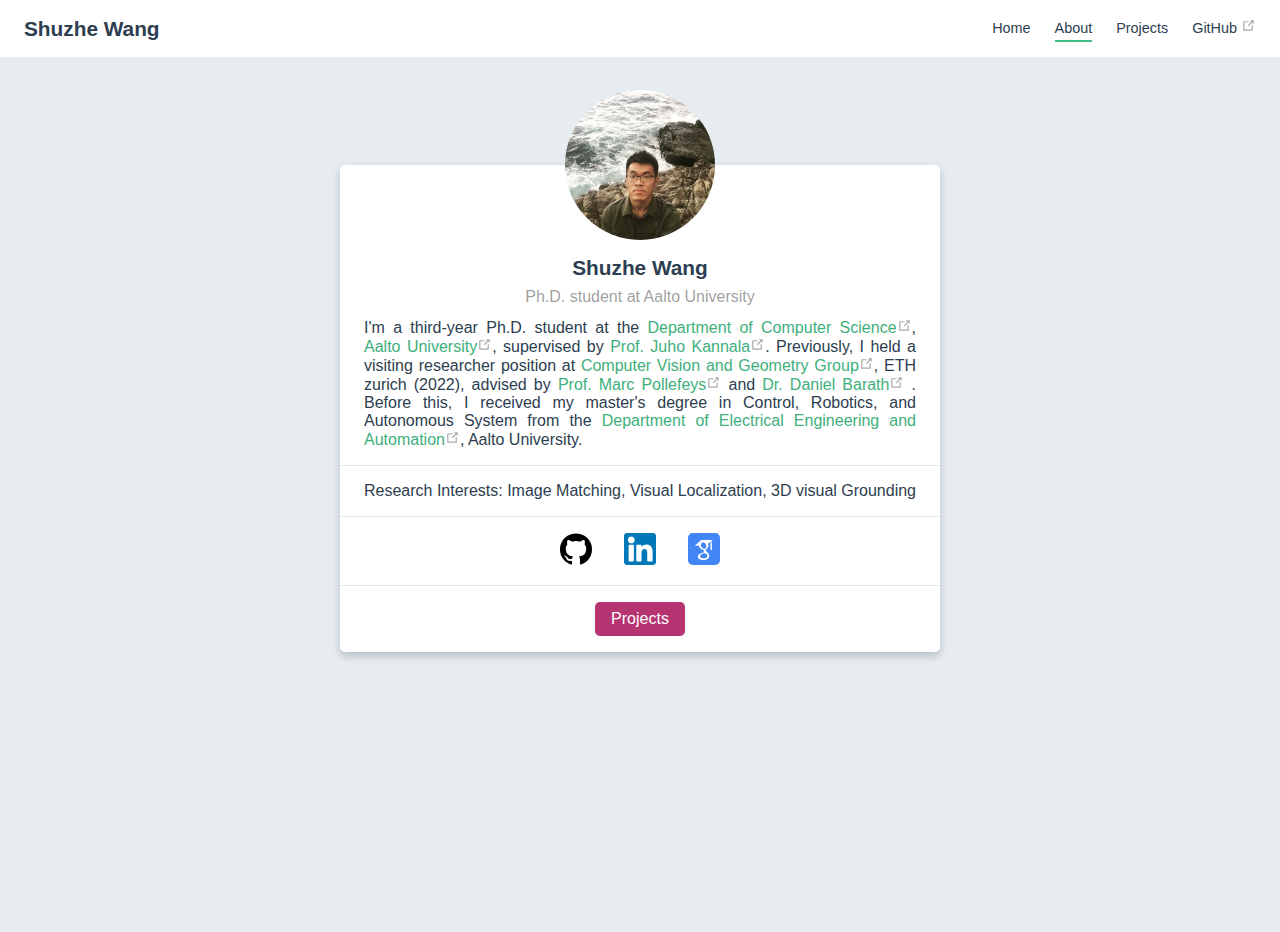
==== about/index.html @ d4985615 "update" ====
<!DOCTYPE html>
<html lang="en-US">
  <head>
    <meta charset="utf-8">
    <meta name="viewport" content="width=device-width,initial-scale=1">
    <title>Shuzhe Wang</title>
    <meta name="description" content="The biography and information about me.">
    <link rel="icon" href="/logo.png">
    
    <link rel="preload" href="/assets/css/0.styles.5bff1129.css" as="style"><link rel="preload" href="/assets/js/app.3074787b.js" as="script"><link rel="preload" href="/assets/js/7.7abd38d4.js" as="script"><link rel="preload" href="/assets/js/2.38c7697e.js" as="script"><link rel="prefetch" href="/assets/js/10.ed4c6b3a.js"><link rel="prefetch" href="/assets/js/11.ed17755b.js"><link rel="prefetch" href="/assets/js/12.01827b90.js"><link rel="prefetch" href="/assets/js/13.5b6dbf0b.js"><link rel="prefetch" href="/assets/js/14.80689126.js"><link rel="prefetch" href="/assets/js/3.0ae01907.js"><link rel="prefetch" href="/assets/js/4.90634f4b.js"><link rel="prefetch" href="/assets/js/5.b070aab3.js"><link rel="prefetch" href="/assets/js/6.d12784f0.js"><link rel="prefetch" href="/assets/js/8.38ded90f.js"><link rel="prefetch" href="/assets/js/9.636cb5f6.js">
    <link rel="stylesheet" href="/assets/css/0.styles.5bff1129.css">
  </head>
  <body>
    <div id="app" data-server-rendered="true"><div class="theme-container no-sidebar about-page"><header class="navbar"><div class="sidebar-button"><svg xmlns="http://www.w3.org/2000/svg" aria-hidden="true" role="img" viewBox="0 0 448 512" class="icon"><path fill="currentColor" d="M436 124H12c-6.627 0-12-5.373-12-12V80c0-6.627 5.373-12 12-12h424c6.627 0 12 5.373 12 12v32c0 6.627-5.373 12-12 12zm0 160H12c-6.627 0-12-5.373-12-12v-32c0-6.627 5.373-12 12-12h424c6.627 0 12 5.373 12 12v32c0 6.627-5.373 12-12 12zm0 160H12c-6.627 0-12-5.373-12-12v-32c0-6.627 5.373-12 12-12h424c6.627 0 12 5.373 12 12v32c0 6.627-5.373 12-12 12z"></path></svg></div> <a href="/" class="home-link router-link-active"><!----> <span class="site-name">Shuzhe Wang</span></a> <div class="links" style="max-width:nullpx;"><!----> <nav class="nav-links can-hide"><div class="nav-item"><a href="/" class="nav-link">Home</a></div><div class="nav-item"><a href="/about/" aria-current="page" class="nav-link router-link-exact-active router-link-active">About</a></div><div class="nav-item"><a href="/projects/" class="nav-link">Projects</a></div><div class="nav-item"><a href="https://github.com/ffrivera0" target="_blank" rel="noopener noreferrer" class="nav-link external">
  GitHub
  <svg xmlns="http://www.w3.org/2000/svg" aria-hidden="true" x="0px" y="0px" viewBox="0 0 100 100" width="15" height="15" class="icon outbound"><path fill="currentColor" d="M18.8,85.1h56l0,0c2.2,0,4-1.8,4-4v-32h-8v28h-48v-48h28v-8h-32l0,0c-2.2,0-4,1.8-4,4v56C14.8,83.3,16.6,85.1,18.8,85.1z"></path> <polygon fill="currentColor" points="45.7,48.7 51.3,54.3 77.2,28.5 77.2,37.2 85.2,37.2 85.2,14.9 62.8,14.9 62.8,22.9 71.5,22.9"></polygon></svg></a></div> <!----></nav></div></header> <div class="sidebar-mask"></div> <div class="sidebar"><nav class="nav-links"><div class="nav-item"><a href="/" class="nav-link">Home</a></div><div class="nav-item"><a href="/about/" aria-current="page" class="nav-link router-link-exact-active router-link-active">About</a></div><div class="nav-item"><a href="/projects/" class="nav-link">Projects</a></div><div class="nav-item"><a href="https://github.com/ffrivera0" target="_blank" rel="noopener noreferrer" class="nav-link external">
  GitHub
  <svg xmlns="http://www.w3.org/2000/svg" aria-hidden="true" x="0px" y="0px" viewBox="0 0 100 100" width="15" height="15" class="icon outbound"><path fill="currentColor" d="M18.8,85.1h56l0,0c2.2,0,4-1.8,4-4v-32h-8v28h-48v-48h28v-8h-32l0,0c-2.2,0-4,1.8-4,4v56C14.8,83.3,16.6,85.1,18.8,85.1z"></path> <polygon fill="currentColor" points="45.7,48.7 51.3,54.3 77.2,28.5 77.2,37.2 85.2,37.2 85.2,14.9 62.8,14.9 62.8,22.9 71.5,22.9"></polygon></svg></a></div> <!----></nav>  <!----> </div> <div class="page"> <div class="content"><div class="about-card"><div class="avatar"><img src="/profile.jpg" alt></div> <div class="card"><div class="bio"><div class="head"><span>
          Shuzhe Wang
        </span></div> <div class="info"><span>
          Ph.D. student at Aalto University
        </span></div> <div class="description"><p>I'm a third-year Ph.D. student at the <a href="https://www.aalto.fi/en/department-of-computer-science" target="_blank" rel="noopener noreferrer">Department of Computer Science<svg xmlns="http://www.w3.org/2000/svg" aria-hidden="true" x="0px" y="0px" viewBox="0 0 100 100" width="15" height="15" class="icon outbound"><path fill="currentColor" d="M18.8,85.1h56l0,0c2.2,0,4-1.8,4-4v-32h-8v28h-48v-48h28v-8h-32l0,0c-2.2,0-4,1.8-4,4v56C14.8,83.3,16.6,85.1,18.8,85.1z"></path> <polygon fill="currentColor" points="45.7,48.7 51.3,54.3 77.2,28.5 77.2,37.2 85.2,37.2 85.2,14.9 62.8,14.9 62.8,22.9 71.5,22.9"></polygon></svg></a>,  <a href="http://www.aalto.fi/en/" target="_blank" rel="noopener noreferrer">Aalto University<svg xmlns="http://www.w3.org/2000/svg" aria-hidden="true" x="0px" y="0px" viewBox="0 0 100 100" width="15" height="15" class="icon outbound"><path fill="currentColor" d="M18.8,85.1h56l0,0c2.2,0,4-1.8,4-4v-32h-8v28h-48v-48h28v-8h-32l0,0c-2.2,0-4,1.8-4,4v56C14.8,83.3,16.6,85.1,18.8,85.1z"></path> <polygon fill="currentColor" points="45.7,48.7 51.3,54.3 77.2,28.5 77.2,37.2 85.2,37.2 85.2,14.9 62.8,14.9 62.8,22.9 71.5,22.9"></polygon></svg></a>, supervised by <a href="https://users.aalto.fi/~kannalj1/" target="_blank" rel="noopener noreferrer">Prof. Juho Kannala<svg xmlns="http://www.w3.org/2000/svg" aria-hidden="true" x="0px" y="0px" viewBox="0 0 100 100" width="15" height="15" class="icon outbound"><path fill="currentColor" d="M18.8,85.1h56l0,0c2.2,0,4-1.8,4-4v-32h-8v28h-48v-48h28v-8h-32l0,0c-2.2,0-4,1.8-4,4v56C14.8,83.3,16.6,85.1,18.8,85.1z"></path> <polygon fill="currentColor" points="45.7,48.7 51.3,54.3 77.2,28.5 77.2,37.2 85.2,37.2 85.2,14.9 62.8,14.9 62.8,22.9 71.5,22.9"></polygon></svg></a>. Previously, I held a visiting researcher position at <a href="http://www.cvg.ethz.ch" target="_blank" rel="noopener noreferrer">Computer Vision and Geometry Group<svg xmlns="http://www.w3.org/2000/svg" aria-hidden="true" x="0px" y="0px" viewBox="0 0 100 100" width="15" height="15" class="icon outbound"><path fill="currentColor" d="M18.8,85.1h56l0,0c2.2,0,4-1.8,4-4v-32h-8v28h-48v-48h28v-8h-32l0,0c-2.2,0-4,1.8-4,4v56C14.8,83.3,16.6,85.1,18.8,85.1z"></path> <polygon fill="currentColor" points="45.7,48.7 51.3,54.3 77.2,28.5 77.2,37.2 85.2,37.2 85.2,14.9 62.8,14.9 62.8,22.9 71.5,22.9"></polygon></svg></a>, ETH zurich (2022), advised by <a href="http://www.cvg.ethz.ch/people/faculty/pomarc.php" target="_blank" rel="noopener noreferrer">Prof. Marc Pollefeys<svg xmlns="http://www.w3.org/2000/svg" aria-hidden="true" x="0px" y="0px" viewBox="0 0 100 100" width="15" height="15" class="icon outbound"><path fill="currentColor" d="M18.8,85.1h56l0,0c2.2,0,4-1.8,4-4v-32h-8v28h-48v-48h28v-8h-32l0,0c-2.2,0-4,1.8-4,4v56C14.8,83.3,16.6,85.1,18.8,85.1z"></path> <polygon fill="currentColor" points="45.7,48.7 51.3,54.3 77.2,28.5 77.2,37.2 85.2,37.2 85.2,14.9 62.8,14.9 62.8,22.9 71.5,22.9"></polygon></svg></a> and <a href="https://people.inf.ethz.ch/dbarath/" target="_blank" rel="noopener noreferrer">Dr. Daniel Barath<svg xmlns="http://www.w3.org/2000/svg" aria-hidden="true" x="0px" y="0px" viewBox="0 0 100 100" width="15" height="15" class="icon outbound"><path fill="currentColor" d="M18.8,85.1h56l0,0c2.2,0,4-1.8,4-4v-32h-8v28h-48v-48h28v-8h-32l0,0c-2.2,0-4,1.8-4,4v56C14.8,83.3,16.6,85.1,18.8,85.1z"></path> <polygon fill="currentColor" points="45.7,48.7 51.3,54.3 77.2,28.5 77.2,37.2 85.2,37.2 85.2,14.9 62.8,14.9 62.8,22.9 71.5,22.9"></polygon></svg></a> .  Before this, I received my master's degree in Control, Robotics, and Autonomous System from the <a href="https://www.aalto.fi/en/department-of-electrical-engineering-and-automation" target="_blank" rel="noopener noreferrer">Department of Electrical Engineering and Automation<svg xmlns="http://www.w3.org/2000/svg" aria-hidden="true" x="0px" y="0px" viewBox="0 0 100 100" width="15" height="15" class="icon outbound"><path fill="currentColor" d="M18.8,85.1h56l0,0c2.2,0,4-1.8,4-4v-32h-8v28h-48v-48h28v-8h-32l0,0c-2.2,0-4,1.8-4,4v56C14.8,83.3,16.6,85.1,18.8,85.1z"></path> <polygon fill="currentColor" points="45.7,48.7 51.3,54.3 77.2,28.5 77.2,37.2 85.2,37.2 85.2,14.9 62.8,14.9 62.8,22.9 71.5,22.9"></polygon></svg></a>, Aalto University.</p></div></div> <div class="interests"><span>
        Research Interests: Image Matching, Visual Localization, 3D visual Grounding
      </span></div> <div class="socials"><div><a href="https://github.com/ffrivera0" target="_blank"><img src="/icons/github.svg" alt="github" title="github"></a></div><div><a href="https://www.linkedin.com/in/shuzhe-w-371a67177/" target="_blank"><img src="/icons/linkedin.svg" alt="linkedin" title="linkedin"></a></div><div><a href="https://scholar.google.com/citations?user=Kzq9fl4AAAAJ&amp;hl=en&amp;oi=ao" target="_blank"><img src="/icons/google_scholar.svg" alt="google_scholar" title="google_scholar"></a></div></div> <div class="actions"><div><a href="/projects/" target="" class="button">
          Projects
        </a></div></div></div></div></div> <div class="page-edit"><!----> <!----></div> <!----> </div> <!----></div></div>
    <script src="/assets/js/app.3074787b.js" defer></script><script src="/assets/js/7.7abd38d4.js" defer></script><script src="/assets/js/2.38c7697e.js" defer></script>
  </body>
</html>
---- assets/css/0.styles.5bff1129.css ----
.home{padding:3.6rem 2rem 0;max-width:960px;margin:0 auto}.home .hero{text-align:center}.home .hero img{max-width:100%;max-height:280px;display:block;margin:3rem auto 1.5rem}.home .hero h1{font-size:3rem}.home .hero .action,.home .hero .description,.home .hero h1{margin:1.8rem auto}.home .hero .description{max-width:35rem;font-size:1.6rem;line-height:1.3;color:#6a8bad}.home .hero .action-button{display:inline-block;font-size:1.2rem;color:#fff;background-color:#3eaf7c;padding:.8rem 1.6rem;border-radius:4px;transition:background-color .1s ease;box-sizing:border-box;border-bottom:1px solid #389d70}.home .hero .action-button:hover{background-color:#4abf8a}.home .features{border-top:1px solid #eaecef;padding:1.2rem 0;margin-top:2.5rem;display:flex;flex-wrap:wrap;align-items:flex-start;align-content:stretch;justify-content:space-between}.home .feature{flex-grow:1;flex-basis:30%;max-width:30%}.home .feature h2{font-size:1.4rem;font-weight:500;border-bottom:none;padding-bottom:0;color:#3a5169}.home .feature p{color:#4e6e8e}.home .footer{padding:2.5rem;border-top:1px solid #eaecef;text-align:center;color:#4e6e8e}@media (max-width:719px){.home .features{flex-direction:column}.home .feature{max-width:100%;padding:0 2.5rem}}@media (max-width:419px){.home{padding-left:1.5rem;padding-right:1.5rem}.home .hero img{max-height:210px;margin:2rem auto 1.2rem}.home .hero h1{font-size:2rem}.home .hero .action,.home .hero .description,.home .hero h1{margin:1.2rem auto}.home .hero .description{font-size:1.2rem}.home .hero .action-button{font-size:1rem;padding:.6rem 1.2rem}.home .feature h2{font-size:1.25rem}}.sidebar-button{display:none;width:1.25rem;height:1.25rem;position:absolute;padding:.6rem;top:.6rem;left:1rem;cursor:pointer}.sidebar-button .icon{display:block;width:1.25rem;height:1.25rem}@media (max-width:719px){.sidebar-button{display:block}}.search-box{display:inline-block;position:relative;margin-right:1rem}.search-box input{cursor:text;width:10rem;color:#4e6e8e;display:inline-block;border:1px solid #cfd4db;border-radius:2rem;font-size:.9rem;line-height:2rem;padding:0 .5rem 0 2rem;outline:none;transition:all .2s ease;background:#fff url(/assets/img/search.83621669.svg) .6rem .5rem no-repeat;background-size:1rem}.search-box input:focus{cursor:auto;border-color:#3eaf7c}.search-box .suggestions{background:#fff;width:20rem;position:absolute;top:1.5rem;border:1px solid #cfd4db;border-radius:6px;padding:.4rem;list-style-type:none}.search-box .suggestions.align-right{right:0}.search-box .suggestion{line-height:1.4;padding:.4rem .6rem;border-radius:4px;cursor:pointer}.search-box .suggestion a{white-space:normal;color:#5d82a6}.search-box .suggestion a .page-title{font-weight:600}.search-box .suggestion a .header{font-size:.9em;margin-left:.25em}.search-box .suggestion.focused{background-color:#f3f4f5}.search-box .suggestion.focused a{color:#3eaf7c}@media (max-width:959px){.search-box input{cursor:pointer;width:0;border-color:transparent;position:relative}.search-box input:focus{cursor:text;left:0;width:10rem}}@media (max-width:959px) and (min-width:719px){.search-box .suggestions{left:0}}@media (max-width:719px){.search-box{margin-right:0}.search-box input{left:1rem}.search-box .suggestions{right:0}}@media (max-width:419px){.search-box .suggestions{width:calc(100vw - 4rem)}.search-box input:focus{width:8rem}}.dropdown-enter,.dropdown-leave-to{height:0!important}.dropdown-wrapper{cursor:pointer}.dropdown-wrapper .dropdown-title{display:block}.dropdown-wrapper .dropdown-title:hover{border-color:transparent}.dropdown-wrapper .dropdown-title .arrow{vertical-align:middle;margin-top:-1px;margin-left:.4rem}.dropdown-wrapper .nav-dropdown .dropdown-item{color:inherit;line-height:1.7rem}.dropdown-wrapper .nav-dropdown .dropdown-item h4{margin:.45rem 0 0;border-top:1px solid #eee;padding:.45rem 1.5rem 0 1.25rem}.dropdown-wrapper .nav-dropdown .dropdown-item .dropdown-subitem-wrapper{padding:0;list-style:none}.dropdown-wrapper .nav-dropdown .dropdown-item .dropdown-subitem-wrapper .dropdown-subitem{font-size:.9em}.dropdown-wrapper .nav-dropdown .dropdown-item a{display:block;line-height:1.7rem;position:relative;border-bottom:none;font-weight:400;margin-bottom:0;padding:0 1.5rem 0 1.25rem}.dropdown-wrapper .nav-dropdown .dropdown-item a.router-link-active,.dropdown-wrapper .nav-dropdown .dropdown-item a:hover{color:#3eaf7c}.dropdown-wrapper .nav-dropdown .dropdown-item a.router-link-active:after{content:"";width:0;height:0;border-left:5px solid #3eaf7c;border-top:3px solid transparent;border-bottom:3px solid transparent;position:absolute;top:calc(50% - 2px);left:9px}.dropdown-wrapper .nav-dropdown .dropdown-item:first-child h4{margin-top:0;padding-top:0;border-top:0}@media (max-width:719px){.dropdown-wrapper.open .dropdown-title{margin-bottom:.5rem}.dropdown-wrapper .nav-dropdown{transition:height .1s ease-out;overflow:hidden}.dropdown-wrapper .nav-dropdown .dropdown-item h4{border-top:0;margin-top:0;padding-top:0}.dropdown-wrapper .nav-dropdown .dropdown-item>a,.dropdown-wrapper .nav-dropdown .dropdown-item h4{font-size:15px;line-height:2rem}.dropdown-wrapper .nav-dropdown .dropdown-item .dropdown-subitem{font-size:14px;padding-left:1rem}}@media (min-width:719px){.dropdown-wrapper{height:1.8rem}.dropdown-wrapper:hover .nav-dropdown{display:block!important}.dropdown-wrapper .dropdown-title .arrow{border-left:4px solid transparent;border-right:4px solid transparent;border-top:6px solid #ccc;border-bottom:0}.dropdown-wrapper .nav-dropdown{display:none;height:auto!important;box-sizing:border-box;max-height:calc(100vh - 2.7rem);overflow-y:auto;position:absolute;top:100%;right:0;background-color:#fff;padding:.6rem 0;border:1px solid #ddd;border-bottom-color:#ccc;text-align:left;border-radius:.25rem;white-space:nowrap;margin:0}}.nav-links{display:inline-block}.nav-links a{line-height:1.4rem;color:inherit}.nav-links a.router-link-active,.nav-links a:hover{color:#3eaf7c}.nav-links .nav-item{position:relative;display:inline-block;margin-left:1.5rem;line-height:2rem}.nav-links .nav-item:first-child{margin-left:0}.nav-links .repo-link{margin-left:1.5rem}@media (max-width:719px){.nav-links .nav-item,.nav-links .repo-link{margin-left:0}}@media (min-width:719px){.nav-links a.router-link-active,.nav-links a:hover{color:#2c3e50}.nav-item>a:not(.external).router-link-active,.nav-item>a:not(.external):hover{margin-bottom:-2px;border-bottom:2px solid #46bd87}}.navbar{padding:.7rem 1.5rem;line-height:2.2rem;position:relative}.navbar a,.navbar img,.navbar span{display:inline-block}.navbar .logo{height:2.2rem;min-width:2.2rem;margin-right:.8rem;vertical-align:top}.navbar .site-name{font-size:1.3rem;font-weight:600;color:#2c3e50;position:relative}.navbar .links{padding-left:1.5rem;box-sizing:border-box;background-color:#fff;white-space:nowrap;font-size:.9rem;position:absolute;right:1.5rem;top:.7rem;display:flex}.navbar .links .search-box{flex:0 0 auto;vertical-align:top}.navbar .links .nav-links{flex:1}@media (max-width:719px){.navbar{padding-left:4rem}.navbar .can-hide{display:none}.navbar .links{padding-left:1.5rem}}.page-edit,.page-nav{max-width:740px;margin:0 auto;padding:2rem 2.5rem}@media (max-width:959px){.page-edit,.page-nav{padding:2rem}}@media (max-width:419px){.page-edit,.page-nav{padding:1.5rem}}.page{padding-bottom:2rem}.page-edit{padding-top:1rem;padding-bottom:1rem;overflow:auto}.page-edit .edit-link{display:inline-block}.page-edit .edit-link a{color:#4e6e8e;margin-right:.25rem}.page-edit .last-updated{float:right;font-size:.9em}.page-edit .last-updated .prefix{font-weight:500;color:#4e6e8e}.page-edit .last-updated .time{font-weight:400;color:#aaa}.page-nav{padding-top:1rem;padding-bottom:0}.page-nav .inner{min-height:2rem;margin-top:0;border-top:1px solid #eaecef;padding-top:1rem;overflow:auto}.page-nav .next{float:right}@media (max-width:719px){.page-edit .edit-link{margin-bottom:.5rem}.page-edit .last-updated{font-size:.8em;float:none;text-align:left}}.sidebar .sidebar-sub-headers{padding-left:1rem;font-size:.95em}a.sidebar-link{font-weight:400;display:inline-block;color:#2c3e50;border-left:.25rem solid transparent;padding:.35rem 1rem .35rem 1.25rem;line-height:1.4;width:100%;box-sizing:border-box}a.sidebar-link:hover{color:#3eaf7c}a.sidebar-link.active{font-weight:600;color:#3eaf7c;border-left-color:#3eaf7c}.sidebar-group a.sidebar-link{padding-left:2rem}.sidebar-sub-headers a.sidebar-link{padding-top:.25rem;padding-bottom:.25rem;border-left:none}.sidebar-sub-headers a.sidebar-link.active{font-weight:500}.sidebar-group:not(.first){margin-top:1em}.sidebar-group .sidebar-group{padding-left:.5em}.sidebar-group:not(.collapsable) .sidebar-heading{cursor:auto;color:inherit}.sidebar-heading{color:#999;transition:color .15s ease;cursor:pointer;font-size:1.1em;font-weight:700;padding:0 1.5rem;margin-top:0;margin-bottom:.5rem}.sidebar-heading.open,.sidebar-heading:hover{color:inherit}.sidebar-heading .arrow{position:relative;top:-.12em;left:.5em}.sidebar-heading:.open .arrow{top:-.18em}.sidebar-group-items{transition:height .1s ease-out;overflow:hidden}.sidebar ul{padding:0;margin:0;list-style-type:none}.sidebar a{display:inline-block}.sidebar .nav-links{display:none;border-bottom:1px solid #eaecef;padding:.5rem 0 .75rem 0}.sidebar .nav-links a{font-weight:600}.sidebar .nav-links .nav-item,.sidebar .nav-links .repo-link{display:block;line-height:1.25rem;font-size:1.1em;padding:.5rem 0 .5rem 1.5rem}.sidebar .sidebar-links{padding:1.5rem 0}@media (max-width:719px){.sidebar .nav-links{display:block}.sidebar .nav-links .dropdown-wrapper .nav-dropdown .dropdown-item a.router-link-active:after{top:calc(1rem - 2px)}.sidebar .sidebar-links{padding:1rem 0}}.sw-update-popup{position:fixed;right:1em;bottom:1em;padding:1em;border:1px solid #3eaf7c;border-radius:3px;background:#fff;box-shadow:0 4px 16px rgba(0,0,0,.5);text-align:center}.sw-update-popup button{margin-top:.5em;padding:.25em 2em}.sw-update-popup-enter-active,.sw-update-popup-leave-active{transition:opacity .3s,transform .3s}.sw-update-popup-enter,.sw-update-popup-leave-to{opacity:0;transform:translateY(50%) scale(.5)}code[class*=language-],pre[class*=language-]{color:#ccc;background:none;font-family:Consolas,Monaco,Andale Mono,Ubuntu Mono,monospace;font-size:1em;text-align:left;white-space:pre;word-spacing:normal;word-break:normal;word-wrap:normal;line-height:1.5;tab-size:4;hyphens:none}pre[class*=language-]{padding:1em;margin:.5em 0;overflow:auto}:not(pre)>code[class*=language-],pre[class*=language-]{background:#2d2d2d}:not(pre)>code[class*=language-]{padding:.1em;border-radius:.3em;white-space:normal}.token.block-comment,.token.cdata,.token.comment,.token.doctype,.token.prolog{color:#999}.token.punctuation{color:#ccc}.token.attr-name,.token.deleted,.token.namespace,.token.tag{color:#e2777a}.token.function-name{color:#6196cc}.token.boolean,.token.function,.token.number{color:#f08d49}.token.class-name,.token.constant,.token.property,.token.symbol{color:#f8c555}.token.atrule,.token.builtin,.token.important,.token.keyword,.token.selector{color:#cc99cd}.token.attr-value,.token.char,.token.regex,.token.string,.token.variable{color:#7ec699}.token.entity,.token.operator,.token.url{color:#67cdcc}.token.bold,.token.important{font-weight:700}.token.italic{font-style:italic}.token.entity{cursor:help}.token.inserted{color:green}#nprogress{pointer-events:none}#nprogress .bar{background:#3eaf7c;position:fixed;z-index:1031;top:0;left:0;width:100%;height:2px}#nprogress .peg{display:block;position:absolute;right:0;width:100px;height:100%;box-shadow:0 0 10px #3eaf7c,0 0 5px #3eaf7c;opacity:1;transform:rotate(3deg) translateY(-4px)}#nprogress .spinner{display:block;position:fixed;z-index:1031;top:15px;right:15px}#nprogress .spinner-icon{width:18px;height:18px;box-sizing:border-box;border:2px solid transparent;border-top-color:#3eaf7c;border-left-color:#3eaf7c;border-radius:50%;animation:nprogress-spinner .4s linear infinite}.nprogress-custom-parent{overflow:hidden;position:relative}.nprogress-custom-parent #nprogress .bar,.nprogress-custom-parent #nprogress .spinner{position:absolute}@keyframes nprogress-spinner{0%{transform:rotate(0deg)}to{transform:rotate(1turn)}}.content code{color:#476582;padding:.25rem .5rem;margin:0;font-size:.85em;background-color:rgba(27,31,35,.05);border-radius:3px}.content pre,.content pre[class*=language-]{line-height:1.4;padding:1.25rem 1.5rem;margin:.85rem 0;background-color:#282c34;border-radius:6px;overflow:auto}.content pre[class*=language-] code,.content pre code{color:#fff;padding:0;background-color:transparent;border-radius:0}div[class*=language-]{position:relative;background-color:#282c34;border-radius:6px}div[class*=language-] .highlight-lines{-webkit-user-select:none;user-select:none;padding-top:1.3rem;position:absolute;top:0;left:0;width:100%;line-height:1.4}div[class*=language-] .highlight-lines .highlighted{background-color:rgba(0,0,0,.66)}div[class*=language-] pre,div[class*=language-] pre[class*=language-]{background:transparent;position:relative;z-index:1}div[class*=language-]:before{position:absolute;z-index:3;top:.8em;right:1em;font-size:.75rem;color:hsla(0,0%,100%,.4)}div[class*=language-]:not(.line-numbers-mode) .line-numbers-wrapper{display:none}div[class*=language-].line-numbers-mode .highlight-lines .highlighted{position:relative}div[class*=language-].line-numbers-mode .highlight-lines .highlighted:before{content:" ";position:absolute;z-index:3;left:0;top:0;display:block;width:3.5rem;height:100%;background-color:rgba(0,0,0,.66)}div[class*=language-].line-numbers-mode pre{padding-left:4.5rem;vertical-align:middle}div[class*=language-].line-numbers-mode .line-numbers-wrapper{position:absolute;top:0;width:3.5rem;text-align:center;color:hsla(0,0%,100%,.3);padding:1.25rem 0;line-height:1.4}div[class*=language-].line-numbers-mode .line-numbers-wrapper br{-webkit-user-select:none;user-select:none}div[class*=language-].line-numbers-mode .line-numbers-wrapper .line-number{position:relative;z-index:4;-webkit-user-select:none;user-select:none;font-size:.85em}div[class*=language-].line-numbers-mode:after{content:"";position:absolute;z-index:2;top:0;left:0;width:3.5rem;height:100%;border-radius:6px 0 0 6px;border-right:1px solid rgba(0,0,0,.66);background-color:#282c34}div[class~=language-js]:before{content:"js"}div[class~=language-ts]:before{content:"ts"}div[class~=language-html]:before{content:"html"}div[class~=language-md]:before{content:"md"}div[class~=language-vue]:before{content:"vue"}div[class~=language-css]:before{content:"css"}div[class~=language-sass]:before{content:"sass"}div[class~=language-scss]:before{content:"scss"}div[class~=language-less]:before{content:"less"}div[class~=language-stylus]:before{content:"stylus"}div[class~=language-go]:before{content:"go"}div[class~=language-java]:before{content:"java"}div[class~=language-c]:before{content:"c"}div[class~=language-sh]:before{content:"sh"}div[class~=language-yaml]:before{content:"yaml"}div[class~=language-py]:before{content:"py"}div[class~=language-javascript]:before{content:"js"}div[class~=language-typescript]:before{content:"ts"}div[class~=language-markup]:before{content:"html"}div[class~=language-markdown]:before{content:"md"}div[class~=language-json]:before{content:"json"}div[class~=language-ruby]:before{content:"rb"}div[class~=language-python]:before{content:"py"}div[class~=language-bash]:before{content:"sh"}.custom-block .custom-block-title{font-weight:600;margin-bottom:-.4rem}.custom-block.danger,.custom-block.tip,.custom-block.warning{padding:.1rem 1.5rem;border-left-width:.5rem;border-left-style:solid;margin:1rem 0}.custom-block.tip{background-color:#f3f5f7;border-color:#42b983}.custom-block.warning{background-color:rgba(255,229,100,.3);border-color:#e7c000;color:#6b5900}.custom-block.warning .custom-block-title{color:#b29400}.custom-block.warning a{color:#2c3e50}.custom-block.danger{background-color:#ffe6e6;border-color:#c00;color:#4d0000}.custom-block.danger .custom-block-title{color:#900}.custom-block.danger a{color:#2c3e50}.arrow{display:inline-block;width:0;height:0}.arrow.up{border-bottom:6px solid #ccc}.arrow.down,.arrow.up{border-left:4px solid transparent;border-right:4px solid transparent}.arrow.down{border-top:6px solid #ccc}.arrow.right{border-left:6px solid #ccc}.arrow.left,.arrow.right{border-top:4px solid transparent;border-bottom:4px solid transparent}.arrow.left{border-right:6px solid #ccc}.content:not(.custom){max-width:740px;margin:0 auto;padding:2rem 2.5rem}@media (max-width:959px){.content:not(.custom){padding:2rem}}@media (max-width:419px){.content:not(.custom){padding:1.5rem}}.table-of-contents .badge{vertical-align:middle}body,html{padding:0;margin:0}body{font-family:-apple-system,BlinkMacSystemFont,Segoe UI,Roboto,Oxygen,Ubuntu,Cantarell,Fira Sans,Droid Sans,Helvetica Neue,sans-serif;-webkit-font-smoothing:antialiased;-moz-osx-font-smoothing:grayscale;font-size:16px;color:#2c3e50}.page{padding-left:20rem}.navbar{z-index:20;right:0;height:3.6rem;background-color:#fff;box-sizing:border-box;border-bottom:1px solid #eaecef}.navbar,.sidebar-mask{position:fixed;top:0;left:0}.sidebar-mask{z-index:9;width:100vw;height:100vh;display:none}.sidebar{font-size:15px;background-color:#fff;width:20rem;position:fixed;z-index:10;margin:0;top:3.6rem;left:0;bottom:0;box-sizing:border-box;border-right:1px solid #eaecef;overflow-y:auto}.content:not(.custom)>:first-child{margin-top:3.6rem}.content:not(.custom) a:hover{text-decoration:underline}.content:not(.custom) p.demo{padding:1rem 1.5rem;border:1px solid #ddd;border-radius:4px}.content:not(.custom) img{max-width:100%}.content.custom{padding:0;margin:0}.content.custom img{max-width:100%}a{font-weight:500;text-decoration:none}a,p a code{color:#3eaf7c}p a code{font-weight:400}kbd{background:#eee;border:.15rem solid #ddd;border-bottom:.25rem solid #ddd;border-radius:.15rem;padding:0 .15em}blockquote{font-size:1.2rem;color:#999;border-left:.25rem solid #dfe2e5;margin-left:0;padding-left:1rem}ol,ul{padding-left:1.2em}strong{font-weight:600}h1,h2,h3,h4,h5,h6{font-weight:600;line-height:1.25}.content:not(.custom)>h1,.content:not(.custom)>h2,.content:not(.custom)>h3,.content:not(.custom)>h4,.content:not(.custom)>h5,.content:not(.custom)>h6{margin-top:-3.1rem;padding-top:4.6rem;margin-bottom:0}.content:not(.custom)>h1:first-child,.content:not(.custom)>h2:first-child,.content:not(.custom)>h3:first-child,.content:not(.custom)>h4:first-child,.content:not(.custom)>h5:first-child,.content:not(.custom)>h6:first-child{margin-top:-1.5rem;margin-bottom:1rem}.content:not(.custom)>h1:first-child+.custom-block,.content:not(.custom)>h1:first-child+p,.content:not(.custom)>h1:first-child+pre,.content:not(.custom)>h2:first-child+.custom-block,.content:not(.custom)>h2:first-child+p,.content:not(.custom)>h2:first-child+pre,.content:not(.custom)>h3:first-child+.custom-block,.content:not(.custom)>h3:first-child+p,.content:not(.custom)>h3:first-child+pre,.content:not(.custom)>h4:first-child+.custom-block,.content:not(.custom)>h4:first-child+p,.content:not(.custom)>h4:first-child+pre,.content:not(.custom)>h5:first-child+.custom-block,.content:not(.custom)>h5:first-child+p,.content:not(.custom)>h5:first-child+pre,.content:not(.custom)>h6:first-child+.custom-block,.content:not(.custom)>h6:first-child+p,.content:not(.custom)>h6:first-child+pre{margin-top:2rem}h1:hover .header-anchor,h2:hover .header-anchor,h3:hover .header-anchor,h4:hover .header-anchor,h5:hover .header-anchor,h6:hover .header-anchor{opacity:1}h1{font-size:2.2rem}h2{font-size:1.65rem;padding-bottom:.3rem;border-bottom:1px solid #eaecef}h3{font-size:1.35rem}a.header-anchor{font-size:.85em;float:left;margin-left:-.87em;padding-right:.23em;margin-top:.125em;opacity:0}a.header-anchor:hover{text-decoration:none}.line-number,code,kbd{font-family:source-code-pro,Menlo,Monaco,Consolas,Courier New,monospace}ol,p,ul{line-height:1.7}hr{border:0;border-top:1px solid #eaecef}table{border-collapse:collapse;margin:1rem 0;display:block;overflow-x:auto}tr{border-top:1px solid #dfe2e5}tr:nth-child(2n){background-color:#f6f8fa}td,th{border:1px solid #dfe2e5;padding:.6em 1em}.custom-layout{padding-top:3.6rem}.theme-container.sidebar-open .sidebar-mask{display:block}.theme-container.no-navbar .content:not(.custom)>h1,.theme-container.no-navbar h2,.theme-container.no-navbar h3,.theme-container.no-navbar h4,.theme-container.no-navbar h5,.theme-container.no-navbar h6{margin-top:1.5rem;padding-top:0}.theme-container.no-navbar .sidebar{top:0}.theme-container.no-navbar .custom-layout{padding-top:0}@media (min-width:720px){.theme-container.no-sidebar .sidebar{display:none}.theme-container.no-sidebar .page{padding-left:0}}@media (max-width:959px){.sidebar{font-size:15px;width:16.4rem}.page{padding-left:16.4rem}}@media (max-width:719px){.sidebar{top:0;padding-top:3.6rem;transform:translateX(-100%);transition:transform .2s ease}.page{padding-left:0}.theme-container.sidebar-open .sidebar{transform:translateX(0)}.theme-container.no-navbar .sidebar{padding-top:0}}@media (max-width:419px){h1{font-size:1.9rem}.content div[class*=language-]{margin:.85rem -1.5rem;border-radius:0}}.icon.outbound{color:#aaa;display:inline-block}.badge[data-v-099ab69c]{display:inline-block;font-size:14px;height:18px;line-height:18px;border-radius:3px;padding:0 6px;color:#fff;margin-right:5px;background-color:#42b983}.badge.middle[data-v-099ab69c]{vertical-align:middle}.badge.top[data-v-099ab69c]{vertical-align:top}.badge.green[data-v-099ab69c],.badge.tip[data-v-099ab69c]{background-color:#42b983}.badge.error[data-v-099ab69c]{background-color:#da5961}.badge.warn[data-v-099ab69c],.badge.warning[data-v-099ab69c],.badge.yellow[data-v-099ab69c]{background-color:#e7c000}.about-card{width:100%;display:flex;flex-direction:column;align-items:center}.about-card .avatar{position:relative;z-index:1}.about-card .avatar img{display:block;width:100%;height:auto;max-width:150px;border-radius:500rem}.about-card .card{max-width:600px;width:100%;position:relative;top:-75px;padding-top:75px;margin-left:auto;margin-right:auto;background:#fff;box-shadow:0 4px 8px 0 rgba(0,0,0,.2);border-radius:.3rem;text-align:center}.about-card .card .bio{padding:1em}.about-card .card .bio .head{font-weight:700;font-size:1.3em}.about-card .card .bio .info{padding-top:.5rem;font-size:1em;color:rgba(0,0,0,.4)}.about-card .card .bio .description{text-align:justify}.about-card .card .bio .description p{padding:.8em .5em 0;line-height:normal;-webkit-margin-before:0;-webkit-margin-after:0}.about-card .card .bio .description p a{font-weight:400}.about-card .card .interests{padding:1em 1.5em;border-top:1px solid rgba(34,36,38,.1)}.about-card .card .socials{border-top:1px solid rgba(34,36,38,.1);display:flex;flex-direction:row;justify-content:center;flex-wrap:wrap}.about-card .card .socials img{width:32px;margin:1em;cursor:pointer}.about-card .card .actions{border-top:1px solid rgba(34,36,38,.1);display:flex;flex-direction:row;justify-content:center;flex-wrap:wrap}.about-card .card .actions .button{background-color:#b53471;border:none;border-radius:.3em;color:#fff;padding:.5em 1em;margin:1em .5em;font-size:1rem;font-family:inherit;font-weight:400;text-align:center;text-decoration:none;display:inline-block;transition-duration:.4s;cursor:pointer}.about-card .card .actions .button:hover{background-color:#34495e}.about-card .footer{padding:1rem;font-weight:200;font-size:1rem;text-align:center;color:#9fa9aa;margin-top:auto}.profile{display:flex;flex-direction:row;align-items:stretch}.profile .image{max-width:120px}.profile .image img{border-radius:50%;padding:2px;border:1px solid #f2f3f3}.profile .info{display:flex;flex:1 1;flex-direction:column;padding-left:3rem}.profile .info .name{font-size:1.85rem;font-weight:600}.profile .info .socials{display:flex;flex-direction:row}.profile .info .socials img{width:1.3rem;margin:0 .6rem 0 0;cursor:pointer}.profile .info .socials b{margin-left:1rem}.profile .info .contact .title{font-size:1.2rem;font-weight:400}.profile .info .contact .email{font-family:Courier New,Courier,monospace}@media (max-width:419px){.profile .image{max-width:100px}}.md-card{background-color:#fff;margin-top:1em;min-height:150px;display:flex;flex-direction:row;align-items:stretch}.md-card .card-image{display:flex;align-items:center;padding:.5rem}.md-card .card-image img{max-width:150px;max-height:150px;height:150px;border:1px solid #eee;border-radius:.2rem;object-fit:cover}.md-card .card-content{padding:.5rem;flex-grow:1}.md-card .card-content p{line-height:normal;-webkit-margin-before:0;-webkit-margin-after:.5em}.md-card .card-content blockquote{font-size:1rem}.md-card.show-border{border:1px solid #eee;border-radius:.5rem;box-shadow:0 5px 15px -5px rgba(0,0,0,.1);padding:.5rem}@media (max-width:419px){.md-card{display:flex;flex-direction:column;margin:1rem -.5rem;padding:.5rem;box-sizing:border-box}.md-card .card-image{flex-grow:1;align-items:stretch}.md-card .card-image img{width:100%;max-width:400px}.md-card .card-content pre{margin:0;border-radius:6px}}.theme-container.home-page .page{font-size:14px;font-family:lucida grande,lucida sans unicode,lucida,Helvetica Neue,Helvetica,Arial,sans-serif}.theme-container.home-page .page p{margin:0 0 .9rem}.theme-container.home-page .page ol,.theme-container.home-page .page p,.theme-container.home-page .page ul{line-height:normal}.theme-container.home-page .page a{font-weight:400}.theme-container.home-page .page .theme-default-content:not(.custom)>h2{margin-bottom:.9rem}.theme-container.home-page .page .theme-default-content:not(.custom)>h2:first-child+p{margin-top:.9rem}.theme-container.home-page .page .theme-default-content:not(.custom)>h3{padding-top:4rem}.theme-container.home-page .page .md-card{margin-top:.5em}.theme-container.home-page .page .md-card .card-image{padding:.2rem}.theme-container.home-page .page .md-card .card-image img{max-width:120px;max-height:120px}.theme-container.home-page .page .md-card .card-content p{-webkit-margin-after:.2em}@media (max-width:419px){.theme-container.home-page .page ol,.theme-container.home-page .page p,.theme-container.home-page .page ul{line-height:2}.theme-container.home-page .page .md-card .card-image img{width:100%;max-width:400px}}.theme-container.about-page .page{background-color:#e6ecf0;min-height:100vh}.theme-container.about-page .page .last-updated{display:none}.projects-page{background-color:#fafbfc}
---- assets/css/0.styles.5bff1129.css ----
.home{padding:3.6rem 2rem 0;max-width:960px;margin:0 auto}.home .hero{text-align:center}.home .hero img{max-width:100%;max-height:280px;display:block;margin:3rem auto 1.5rem}.home .hero h1{font-size:3rem}.home .hero .action,.home .hero .description,.home .hero h1{margin:1.8rem auto}.home .hero .description{max-width:35rem;font-size:1.6rem;line-height:1.3;color:#6a8bad}.home .hero .action-button{display:inline-block;font-size:1.2rem;color:#fff;background-color:#3eaf7c;padding:.8rem 1.6rem;border-radius:4px;transition:background-color .1s ease;box-sizing:border-box;border-bottom:1px solid #389d70}.home .hero .action-button:hover{background-color:#4abf8a}.home .features{border-top:1px solid #eaecef;padding:1.2rem 0;margin-top:2.5rem;display:flex;flex-wrap:wrap;align-items:flex-start;align-content:stretch;justify-content:space-between}.home .feature{flex-grow:1;flex-basis:30%;max-width:30%}.home .feature h2{font-size:1.4rem;font-weight:500;border-bottom:none;padding-bottom:0;color:#3a5169}.home .feature p{color:#4e6e8e}.home .footer{padding:2.5rem;border-top:1px solid #eaecef;text-align:center;color:#4e6e8e}@media (max-width:719px){.home .features{flex-direction:column}.home .feature{max-width:100%;padding:0 2.5rem}}@media (max-width:419px){.home{padding-left:1.5rem;padding-right:1.5rem}.home .hero img{max-height:210px;margin:2rem auto 1.2rem}.home .hero h1{font-size:2rem}.home .hero .action,.home .hero .description,.home .hero h1{margin:1.2rem auto}.home .hero .description{font-size:1.2rem}.home .hero .action-button{font-size:1rem;padding:.6rem 1.2rem}.home .feature h2{font-size:1.25rem}}.sidebar-button{display:none;width:1.25rem;height:1.25rem;position:absolute;padding:.6rem;top:.6rem;left:1rem;cursor:pointer}.sidebar-button .icon{display:block;width:1.25rem;height:1.25rem}@media (max-width:719px){.sidebar-button{display:block}}.search-box{display:inline-block;position:relative;margin-right:1rem}.search-box input{cursor:text;width:10rem;color:#4e6e8e;display:inline-block;border:1px solid #cfd4db;border-radius:2rem;font-size:.9rem;line-height:2rem;padding:0 .5rem 0 2rem;outline:none;transition:all .2s ease;background:#fff url(/assets/img/search.83621669.svg) .6rem .5rem no-repeat;background-size:1rem}.search-box input:focus{cursor:auto;border-color:#3eaf7c}.search-box .suggestions{background:#fff;width:20rem;position:absolute;top:1.5rem;border:1px solid #cfd4db;border-radius:6px;padding:.4rem;list-style-type:none}.search-box .suggestions.align-right{right:0}.search-box .suggestion{line-height:1.4;padding:.4rem .6rem;border-radius:4px;cursor:pointer}.search-box .suggestion a{white-space:normal;color:#5d82a6}.search-box .suggestion a .page-title{font-weight:600}.search-box .suggestion a .header{font-size:.9em;margin-left:.25em}.search-box .suggestion.focused{background-color:#f3f4f5}.search-box .suggestion.focused a{color:#3eaf7c}@media (max-width:959px){.search-box input{cursor:pointer;width:0;border-color:transparent;position:relative}.search-box input:focus{cursor:text;left:0;width:10rem}}@media (max-width:959px) and (min-width:719px){.search-box .suggestions{left:0}}@media (max-width:719px){.search-box{margin-right:0}.search-box input{left:1rem}.search-box .suggestions{right:0}}@media (max-width:419px){.search-box .suggestions{width:calc(100vw - 4rem)}.search-box input:focus{width:8rem}}.dropdown-enter,.dropdown-leave-to{height:0!important}.dropdown-wrapper{cursor:pointer}.dropdown-wrapper .dropdown-title{display:block}.dropdown-wrapper .dropdown-title:hover{border-color:transparent}.dropdown-wrapper .dropdown-title .arrow{vertical-align:middle;margin-top:-1px;margin-left:.4rem}.dropdown-wrapper .nav-dropdown .dropdown-item{color:inherit;line-height:1.7rem}.dropdown-wrapper .nav-dropdown .dropdown-item h4{margin:.45rem 0 0;border-top:1px solid #eee;padding:.45rem 1.5rem 0 1.25rem}.dropdown-wrapper .nav-dropdown .dropdown-item .dropdown-subitem-wrapper{padding:0;list-style:none}.dropdown-wrapper .nav-dropdown .dropdown-item .dropdown-subitem-wrapper .dropdown-subitem{font-size:.9em}.dropdown-wrapper .nav-dropdown .dropdown-item a{display:block;line-height:1.7rem;position:relative;border-bottom:none;font-weight:400;margin-bottom:0;padding:0 1.5rem 0 1.25rem}.dropdown-wrapper .nav-dropdown .dropdown-item a.router-link-active,.dropdown-wrapper .nav-dropdown .dropdown-item a:hover{color:#3eaf7c}.dropdown-wrapper .nav-dropdown .dropdown-item a.router-link-active:after{content:"";width:0;height:0;border-left:5px solid #3eaf7c;border-top:3px solid transparent;border-bottom:3px solid transparent;position:absolute;top:calc(50% - 2px);left:9px}.dropdown-wrapper .nav-dropdown .dropdown-item:first-child h4{margin-top:0;padding-top:0;border-top:0}@media (max-width:719px){.dropdown-wrapper.open .dropdown-title{margin-bottom:.5rem}.dropdown-wrapper .nav-dropdown{transition:height .1s ease-out;overflow:hidden}.dropdown-wrapper .nav-dropdown .dropdown-item h4{border-top:0;margin-top:0;padding-top:0}.dropdown-wrapper .nav-dropdown .dropdown-item>a,.dropdown-wrapper .nav-dropdown .dropdown-item h4{font-size:15px;line-height:2rem}.dropdown-wrapper .nav-dropdown .dropdown-item .dropdown-subitem{font-size:14px;padding-left:1rem}}@media (min-width:719px){.dropdown-wrapper{height:1.8rem}.dropdown-wrapper:hover .nav-dropdown{display:block!important}.dropdown-wrapper .dropdown-title .arrow{border-left:4px solid transparent;border-right:4px solid transparent;border-top:6px solid #ccc;border-bottom:0}.dropdown-wrapper .nav-dropdown{display:none;height:auto!important;box-sizing:border-box;max-height:calc(100vh - 2.7rem);overflow-y:auto;position:absolute;top:100%;right:0;background-color:#fff;padding:.6rem 0;border:1px solid #ddd;border-bottom-color:#ccc;text-align:left;border-radius:.25rem;white-space:nowrap;margin:0}}.nav-links{display:inline-block}.nav-links a{line-height:1.4rem;color:inherit}.nav-links a.router-link-active,.nav-links a:hover{color:#3eaf7c}.nav-links .nav-item{position:relative;display:inline-block;margin-left:1.5rem;line-height:2rem}.nav-links .nav-item:first-child{margin-left:0}.nav-links .repo-link{margin-left:1.5rem}@media (max-width:719px){.nav-links .nav-item,.nav-links .repo-link{margin-left:0}}@media (min-width:719px){.nav-links a.router-link-active,.nav-links a:hover{color:#2c3e50}.nav-item>a:not(.external).router-link-active,.nav-item>a:not(.external):hover{margin-bottom:-2px;border-bottom:2px solid #46bd87}}.navbar{padding:.7rem 1.5rem;line-height:2.2rem;position:relative}.navbar a,.navbar img,.navbar span{display:inline-block}.navbar .logo{height:2.2rem;min-width:2.2rem;margin-right:.8rem;vertical-align:top}.navbar .site-name{font-size:1.3rem;font-weight:600;color:#2c3e50;position:relative}.navbar .links{padding-left:1.5rem;box-sizing:border-box;background-color:#fff;white-space:nowrap;font-size:.9rem;position:absolute;right:1.5rem;top:.7rem;display:flex}.navbar .links .search-box{flex:0 0 auto;vertical-align:top}.navbar .links .nav-links{flex:1}@media (max-width:719px){.navbar{padding-left:4rem}.navbar .can-hide{display:none}.navbar .links{padding-left:1.5rem}}.page-edit,.page-nav{max-width:740px;margin:0 auto;padding:2rem 2.5rem}@media (max-width:959px){.page-edit,.page-nav{padding:2rem}}@media (max-width:419px){.page-edit,.page-nav{padding:1.5rem}}.page{padding-bottom:2rem}.page-edit{padding-top:1rem;padding-bottom:1rem;overflow:auto}.page-edit .edit-link{display:inline-block}.page-edit .edit-link a{color:#4e6e8e;margin-right:.25rem}.page-edit .last-updated{float:right;font-size:.9em}.page-edit .last-updated .prefix{font-weight:500;color:#4e6e8e}.page-edit .last-updated .time{font-weight:400;color:#aaa}.page-nav{padding-top:1rem;padding-bottom:0}.page-nav .inner{min-height:2rem;margin-top:0;border-top:1px solid #eaecef;padding-top:1rem;overflow:auto}.page-nav .next{float:right}@media (max-width:719px){.page-edit .edit-link{margin-bottom:.5rem}.page-edit .last-updated{font-size:.8em;float:none;text-align:left}}.sidebar .sidebar-sub-headers{padding-left:1rem;font-size:.95em}a.sidebar-link{font-weight:400;display:inline-block;color:#2c3e50;border-left:.25rem solid transparent;padding:.35rem 1rem .35rem 1.25rem;line-height:1.4;width:100%;box-sizing:border-box}a.sidebar-link:hover{color:#3eaf7c}a.sidebar-link.active{font-weight:600;color:#3eaf7c;border-left-color:#3eaf7c}.sidebar-group a.sidebar-link{padding-left:2rem}.sidebar-sub-headers a.sidebar-link{padding-top:.25rem;padding-bottom:.25rem;border-left:none}.sidebar-sub-headers a.sidebar-link.active{font-weight:500}.sidebar-group:not(.first){margin-top:1em}.sidebar-group .sidebar-group{padding-left:.5em}.sidebar-group:not(.collapsable) .sidebar-heading{cursor:auto;color:inherit}.sidebar-heading{color:#999;transition:color .15s ease;cursor:pointer;font-size:1.1em;font-weight:700;padding:0 1.5rem;margin-top:0;margin-bottom:.5rem}.sidebar-heading.open,.sidebar-heading:hover{color:inherit}.sidebar-heading .arrow{position:relative;top:-.12em;left:.5em}.sidebar-heading:.open .arrow{top:-.18em}.sidebar-group-items{transition:height .1s ease-out;overflow:hidden}.sidebar ul{padding:0;margin:0;list-style-type:none}.sidebar a{display:inline-block}.sidebar .nav-links{display:none;border-bottom:1px solid #eaecef;padding:.5rem 0 .75rem 0}.sidebar .nav-links a{font-weight:600}.sidebar .nav-links .nav-item,.sidebar .nav-links .repo-link{display:block;line-height:1.25rem;font-size:1.1em;padding:.5rem 0 .5rem 1.5rem}.sidebar .sidebar-links{padding:1.5rem 0}@media (max-width:719px){.sidebar .nav-links{display:block}.sidebar .nav-links .dropdown-wrapper .nav-dropdown .dropdown-item a.router-link-active:after{top:calc(1rem - 2px)}.sidebar .sidebar-links{padding:1rem 0}}.sw-update-popup{position:fixed;right:1em;bottom:1em;padding:1em;border:1px solid #3eaf7c;border-radius:3px;background:#fff;box-shadow:0 4px 16px rgba(0,0,0,.5);text-align:center}.sw-update-popup button{margin-top:.5em;padding:.25em 2em}.sw-update-popup-enter-active,.sw-update-popup-leave-active{transition:opacity .3s,transform .3s}.sw-update-popup-enter,.sw-update-popup-leave-to{opacity:0;transform:translateY(50%) scale(.5)}code[class*=language-],pre[class*=language-]{color:#ccc;background:none;font-family:Consolas,Monaco,Andale Mono,Ubuntu Mono,monospace;font-size:1em;text-align:left;white-space:pre;word-spacing:normal;word-break:normal;word-wrap:normal;line-height:1.5;tab-size:4;hyphens:none}pre[class*=language-]{padding:1em;margin:.5em 0;overflow:auto}:not(pre)>code[class*=language-],pre[class*=language-]{background:#2d2d2d}:not(pre)>code[class*=language-]{padding:.1em;border-radius:.3em;white-space:normal}.token.block-comment,.token.cdata,.token.comment,.token.doctype,.token.prolog{color:#999}.token.punctuation{color:#ccc}.token.attr-name,.token.deleted,.token.namespace,.token.tag{color:#e2777a}.token.function-name{color:#6196cc}.token.boolean,.token.function,.token.number{color:#f08d49}.token.class-name,.token.constant,.token.property,.token.symbol{color:#f8c555}.token.atrule,.token.builtin,.token.important,.token.keyword,.token.selector{color:#cc99cd}.token.attr-value,.token.char,.token.regex,.token.string,.token.variable{color:#7ec699}.token.entity,.token.operator,.token.url{color:#67cdcc}.token.bold,.token.important{font-weight:700}.token.italic{font-style:italic}.token.entity{cursor:help}.token.inserted{color:green}#nprogress{pointer-events:none}#nprogress .bar{background:#3eaf7c;position:fixed;z-index:1031;top:0;left:0;width:100%;height:2px}#nprogress .peg{display:block;position:absolute;right:0;width:100px;height:100%;box-shadow:0 0 10px #3eaf7c,0 0 5px #3eaf7c;opacity:1;transform:rotate(3deg) translateY(-4px)}#nprogress .spinner{display:block;position:fixed;z-index:1031;top:15px;right:15px}#nprogress .spinner-icon{width:18px;height:18px;box-sizing:border-box;border:2px solid transparent;border-top-color:#3eaf7c;border-left-color:#3eaf7c;border-radius:50%;animation:nprogress-spinner .4s linear infinite}.nprogress-custom-parent{overflow:hidden;position:relative}.nprogress-custom-parent #nprogress .bar,.nprogress-custom-parent #nprogress .spinner{position:absolute}@keyframes nprogress-spinner{0%{transform:rotate(0deg)}to{transform:rotate(1turn)}}.content code{color:#476582;padding:.25rem .5rem;margin:0;font-size:.85em;background-color:rgba(27,31,35,.05);border-radius:3px}.content pre,.content pre[class*=language-]{line-height:1.4;padding:1.25rem 1.5rem;margin:.85rem 0;background-color:#282c34;border-radius:6px;overflow:auto}.content pre[class*=language-] code,.content pre code{color:#fff;padding:0;background-color:transparent;border-radius:0}div[class*=language-]{position:relative;background-color:#282c34;border-radius:6px}div[class*=language-] .highlight-lines{-webkit-user-select:none;user-select:none;padding-top:1.3rem;position:absolute;top:0;left:0;width:100%;line-height:1.4}div[class*=language-] .highlight-lines .highlighted{background-color:rgba(0,0,0,.66)}div[class*=language-] pre,div[class*=language-] pre[class*=language-]{background:transparent;position:relative;z-index:1}div[class*=language-]:before{position:absolute;z-index:3;top:.8em;right:1em;font-size:.75rem;color:hsla(0,0%,100%,.4)}div[class*=language-]:not(.line-numbers-mode) .line-numbers-wrapper{display:none}div[class*=language-].line-numbers-mode .highlight-lines .highlighted{position:relative}div[class*=language-].line-numbers-mode .highlight-lines .highlighted:before{content:" ";position:absolute;z-index:3;left:0;top:0;display:block;width:3.5rem;height:100%;background-color:rgba(0,0,0,.66)}div[class*=language-].line-numbers-mode pre{padding-left:4.5rem;vertical-align:middle}div[class*=language-].line-numbers-mode .line-numbers-wrapper{position:absolute;top:0;width:3.5rem;text-align:center;color:hsla(0,0%,100%,.3);padding:1.25rem 0;line-height:1.4}div[class*=language-].line-numbers-mode .line-numbers-wrapper br{-webkit-user-select:none;user-select:none}div[class*=language-].line-numbers-mode .line-numbers-wrapper .line-number{position:relative;z-index:4;-webkit-user-select:none;user-select:none;font-size:.85em}div[class*=language-].line-numbers-mode:after{content:"";position:absolute;z-index:2;top:0;left:0;width:3.5rem;height:100%;border-radius:6px 0 0 6px;border-right:1px solid rgba(0,0,0,.66);background-color:#282c34}div[class~=language-js]:before{content:"js"}div[class~=language-ts]:before{content:"ts"}div[class~=language-html]:before{content:"html"}div[class~=language-md]:before{content:"md"}div[class~=language-vue]:before{content:"vue"}div[class~=language-css]:before{content:"css"}div[class~=language-sass]:before{content:"sass"}div[class~=language-scss]:before{content:"scss"}div[class~=language-less]:before{content:"less"}div[class~=language-stylus]:before{content:"stylus"}div[class~=language-go]:before{content:"go"}div[class~=language-java]:before{content:"java"}div[class~=language-c]:before{content:"c"}div[class~=language-sh]:before{content:"sh"}div[class~=language-yaml]:before{content:"yaml"}div[class~=language-py]:before{content:"py"}div[class~=language-javascript]:before{content:"js"}div[class~=language-typescript]:before{content:"ts"}div[class~=language-markup]:before{content:"html"}div[class~=language-markdown]:before{content:"md"}div[class~=language-json]:before{content:"json"}div[class~=language-ruby]:before{content:"rb"}div[class~=language-python]:before{content:"py"}div[class~=language-bash]:before{content:"sh"}.custom-block .custom-block-title{font-weight:600;margin-bottom:-.4rem}.custom-block.danger,.custom-block.tip,.custom-block.warning{padding:.1rem 1.5rem;border-left-width:.5rem;border-left-style:solid;margin:1rem 0}.custom-block.tip{background-color:#f3f5f7;border-color:#42b983}.custom-block.warning{background-color:rgba(255,229,100,.3);border-color:#e7c000;color:#6b5900}.custom-block.warning .custom-block-title{color:#b29400}.custom-block.warning a{color:#2c3e50}.custom-block.danger{background-color:#ffe6e6;border-color:#c00;color:#4d0000}.custom-block.danger .custom-block-title{color:#900}.custom-block.danger a{color:#2c3e50}.arrow{display:inline-block;width:0;height:0}.arrow.up{border-bottom:6px solid #ccc}.arrow.down,.arrow.up{border-left:4px solid transparent;border-right:4px solid transparent}.arrow.down{border-top:6px solid #ccc}.arrow.right{border-left:6px solid #ccc}.arrow.left,.arrow.right{border-top:4px solid transparent;border-bottom:4px solid transparent}.arrow.left{border-right:6px solid #ccc}.content:not(.custom){max-width:740px;margin:0 auto;padding:2rem 2.5rem}@media (max-width:959px){.content:not(.custom){padding:2rem}}@media (max-width:419px){.content:not(.custom){padding:1.5rem}}.table-of-contents .badge{vertical-align:middle}body,html{padding:0;margin:0}body{font-family:-apple-system,BlinkMacSystemFont,Segoe UI,Roboto,Oxygen,Ubuntu,Cantarell,Fira Sans,Droid Sans,Helvetica Neue,sans-serif;-webkit-font-smoothing:antialiased;-moz-osx-font-smoothing:grayscale;font-size:16px;color:#2c3e50}.page{padding-left:20rem}.navbar{z-index:20;right:0;height:3.6rem;background-color:#fff;box-sizing:border-box;border-bottom:1px solid #eaecef}.navbar,.sidebar-mask{position:fixed;top:0;left:0}.sidebar-mask{z-index:9;width:100vw;height:100vh;display:none}.sidebar{font-size:15px;background-color:#fff;width:20rem;position:fixed;z-index:10;margin:0;top:3.6rem;left:0;bottom:0;box-sizing:border-box;border-right:1px solid #eaecef;overflow-y:auto}.content:not(.custom)>:first-child{margin-top:3.6rem}.content:not(.custom) a:hover{text-decoration:underline}.content:not(.custom) p.demo{padding:1rem 1.5rem;border:1px solid #ddd;border-radius:4px}.content:not(.custom) img{max-width:100%}.content.custom{padding:0;margin:0}.content.custom img{max-width:100%}a{font-weight:500;text-decoration:none}a,p a code{color:#3eaf7c}p a code{font-weight:400}kbd{background:#eee;border:.15rem solid #ddd;border-bottom:.25rem solid #ddd;border-radius:.15rem;padding:0 .15em}blockquote{font-size:1.2rem;color:#999;border-left:.25rem solid #dfe2e5;margin-left:0;padding-left:1rem}ol,ul{padding-left:1.2em}strong{font-weight:600}h1,h2,h3,h4,h5,h6{font-weight:600;line-height:1.25}.content:not(.custom)>h1,.content:not(.custom)>h2,.content:not(.custom)>h3,.content:not(.custom)>h4,.content:not(.custom)>h5,.content:not(.custom)>h6{margin-top:-3.1rem;padding-top:4.6rem;margin-bottom:0}.content:not(.custom)>h1:first-child,.content:not(.custom)>h2:first-child,.content:not(.custom)>h3:first-child,.content:not(.custom)>h4:first-child,.content:not(.custom)>h5:first-child,.content:not(.custom)>h6:first-child{margin-top:-1.5rem;margin-bottom:1rem}.content:not(.custom)>h1:first-child+.custom-block,.content:not(.custom)>h1:first-child+p,.content:not(.custom)>h1:first-child+pre,.content:not(.custom)>h2:first-child+.custom-block,.content:not(.custom)>h2:first-child+p,.content:not(.custom)>h2:first-child+pre,.content:not(.custom)>h3:first-child+.custom-block,.content:not(.custom)>h3:first-child+p,.content:not(.custom)>h3:first-child+pre,.content:not(.custom)>h4:first-child+.custom-block,.content:not(.custom)>h4:first-child+p,.content:not(.custom)>h4:first-child+pre,.content:not(.custom)>h5:first-child+.custom-block,.content:not(.custom)>h5:first-child+p,.content:not(.custom)>h5:first-child+pre,.content:not(.custom)>h6:first-child+.custom-block,.content:not(.custom)>h6:first-child+p,.content:not(.custom)>h6:first-child+pre{margin-top:2rem}h1:hover .header-anchor,h2:hover .header-anchor,h3:hover .header-anchor,h4:hover .header-anchor,h5:hover .header-anchor,h6:hover .header-anchor{opacity:1}h1{font-size:2.2rem}h2{font-size:1.65rem;padding-bottom:.3rem;border-bottom:1px solid #eaecef}h3{font-size:1.35rem}a.header-anchor{font-size:.85em;float:left;margin-left:-.87em;padding-right:.23em;margin-top:.125em;opacity:0}a.header-anchor:hover{text-decoration:none}.line-number,code,kbd{font-family:source-code-pro,Menlo,Monaco,Consolas,Courier New,monospace}ol,p,ul{line-height:1.7}hr{border:0;border-top:1px solid #eaecef}table{border-collapse:collapse;margin:1rem 0;display:block;overflow-x:auto}tr{border-top:1px solid #dfe2e5}tr:nth-child(2n){background-color:#f6f8fa}td,th{border:1px solid #dfe2e5;padding:.6em 1em}.custom-layout{padding-top:3.6rem}.theme-container.sidebar-open .sidebar-mask{display:block}.theme-container.no-navbar .content:not(.custom)>h1,.theme-container.no-navbar h2,.theme-container.no-navbar h3,.theme-container.no-navbar h4,.theme-container.no-navbar h5,.theme-container.no-navbar h6{margin-top:1.5rem;padding-top:0}.theme-container.no-navbar .sidebar{top:0}.theme-container.no-navbar .custom-layout{padding-top:0}@media (min-width:720px){.theme-container.no-sidebar .sidebar{display:none}.theme-container.no-sidebar .page{padding-left:0}}@media (max-width:959px){.sidebar{font-size:15px;width:16.4rem}.page{padding-left:16.4rem}}@media (max-width:719px){.sidebar{top:0;padding-top:3.6rem;transform:translateX(-100%);transition:transform .2s ease}.page{padding-left:0}.theme-container.sidebar-open .sidebar{transform:translateX(0)}.theme-container.no-navbar .sidebar{padding-top:0}}@media (max-width:419px){h1{font-size:1.9rem}.content div[class*=language-]{margin:.85rem -1.5rem;border-radius:0}}.icon.outbound{color:#aaa;display:inline-block}.badge[data-v-099ab69c]{display:inline-block;font-size:14px;height:18px;line-height:18px;border-radius:3px;padding:0 6px;color:#fff;margin-right:5px;background-color:#42b983}.badge.middle[data-v-099ab69c]{vertical-align:middle}.badge.top[data-v-099ab69c]{vertical-align:top}.badge.green[data-v-099ab69c],.badge.tip[data-v-099ab69c]{background-color:#42b983}.badge.error[data-v-099ab69c]{background-color:#da5961}.badge.warn[data-v-099ab69c],.badge.warning[data-v-099ab69c],.badge.yellow[data-v-099ab69c]{background-color:#e7c000}.about-card{width:100%;display:flex;flex-direction:column;align-items:center}.about-card .avatar{position:relative;z-index:1}.about-card .avatar img{display:block;width:100%;height:auto;max-width:150px;border-radius:500rem}.about-card .card{max-width:600px;width:100%;position:relative;top:-75px;padding-top:75px;margin-left:auto;margin-right:auto;background:#fff;box-shadow:0 4px 8px 0 rgba(0,0,0,.2);border-radius:.3rem;text-align:center}.about-card .card .bio{padding:1em}.about-card .card .bio .head{font-weight:700;font-size:1.3em}.about-card .card .bio .info{padding-top:.5rem;font-size:1em;color:rgba(0,0,0,.4)}.about-card .card .bio .description{text-align:justify}.about-card .card .bio .description p{padding:.8em .5em 0;line-height:normal;-webkit-margin-before:0;-webkit-margin-after:0}.about-card .card .bio .description p a{font-weight:400}.about-card .card .interests{padding:1em 1.5em;border-top:1px solid rgba(34,36,38,.1)}.about-card .card .socials{border-top:1px solid rgba(34,36,38,.1);display:flex;flex-direction:row;justify-content:center;flex-wrap:wrap}.about-card .card .socials img{width:32px;margin:1em;cursor:pointer}.about-card .card .actions{border-top:1px solid rgba(34,36,38,.1);display:flex;flex-direction:row;justify-content:center;flex-wrap:wrap}.about-card .card .actions .button{background-color:#b53471;border:none;border-radius:.3em;color:#fff;padding:.5em 1em;margin:1em .5em;font-size:1rem;font-family:inherit;font-weight:400;text-align:center;text-decoration:none;display:inline-block;transition-duration:.4s;cursor:pointer}.about-card .card .actions .button:hover{background-color:#34495e}.about-card .footer{padding:1rem;font-weight:200;font-size:1rem;text-align:center;color:#9fa9aa;margin-top:auto}.profile{display:flex;flex-direction:row;align-items:stretch}.profile .image{max-width:120px}.profile .image img{border-radius:50%;padding:2px;border:1px solid #f2f3f3}.profile .info{display:flex;flex:1 1;flex-direction:column;padding-left:3rem}.profile .info .name{font-size:1.85rem;font-weight:600}.profile .info .socials{display:flex;flex-direction:row}.profile .info .socials img{width:1.3rem;margin:0 .6rem 0 0;cursor:pointer}.profile .info .socials b{margin-left:1rem}.profile .info .contact .title{font-size:1.2rem;font-weight:400}.profile .info .contact .email{font-family:Courier New,Courier,monospace}@media (max-width:419px){.profile .image{max-width:100px}}.md-card{background-color:#fff;margin-top:1em;min-height:150px;display:flex;flex-direction:row;align-items:stretch}.md-card .card-image{display:flex;align-items:center;padding:.5rem}.md-card .card-image img{max-width:150px;max-height:150px;height:150px;border:1px solid #eee;border-radius:.2rem;object-fit:cover}.md-card .card-content{padding:.5rem;flex-grow:1}.md-card .card-content p{line-height:normal;-webkit-margin-before:0;-webkit-margin-after:.5em}.md-card .card-content blockquote{font-size:1rem}.md-card.show-border{border:1px solid #eee;border-radius:.5rem;box-shadow:0 5px 15px -5px rgba(0,0,0,.1);padding:.5rem}@media (max-width:419px){.md-card{display:flex;flex-direction:column;margin:1rem -.5rem;padding:.5rem;box-sizing:border-box}.md-card .card-image{flex-grow:1;align-items:stretch}.md-card .card-image img{width:100%;max-width:400px}.md-card .card-content pre{margin:0;border-radius:6px}}.theme-container.home-page .page{font-size:14px;font-family:lucida grande,lucida sans unicode,lucida,Helvetica Neue,Helvetica,Arial,sans-serif}.theme-container.home-page .page p{margin:0 0 .9rem}.theme-container.home-page .page ol,.theme-container.home-page .page p,.theme-container.home-page .page ul{line-height:normal}.theme-container.home-page .page a{font-weight:400}.theme-container.home-page .page .theme-default-content:not(.custom)>h2{margin-bottom:.9rem}.theme-container.home-page .page .theme-default-content:not(.custom)>h2:first-child+p{margin-top:.9rem}.theme-container.home-page .page .theme-default-content:not(.custom)>h3{padding-top:4rem}.theme-container.home-page .page .md-card{margin-top:.5em}.theme-container.home-page .page .md-card .card-image{padding:.2rem}.theme-container.home-page .page .md-card .card-image img{max-width:120px;max-height:120px}.theme-container.home-page .page .md-card .card-content p{-webkit-margin-after:.2em}@media (max-width:419px){.theme-container.home-page .page ol,.theme-container.home-page .page p,.theme-container.home-page .page ul{line-height:2}.theme-container.home-page .page .md-card .card-image img{width:100%;max-width:400px}}.theme-container.about-page .page{background-color:#e6ecf0;min-height:100vh}.theme-container.about-page .page .last-updated{display:none}.projects-page{background-color:#fafbfc}
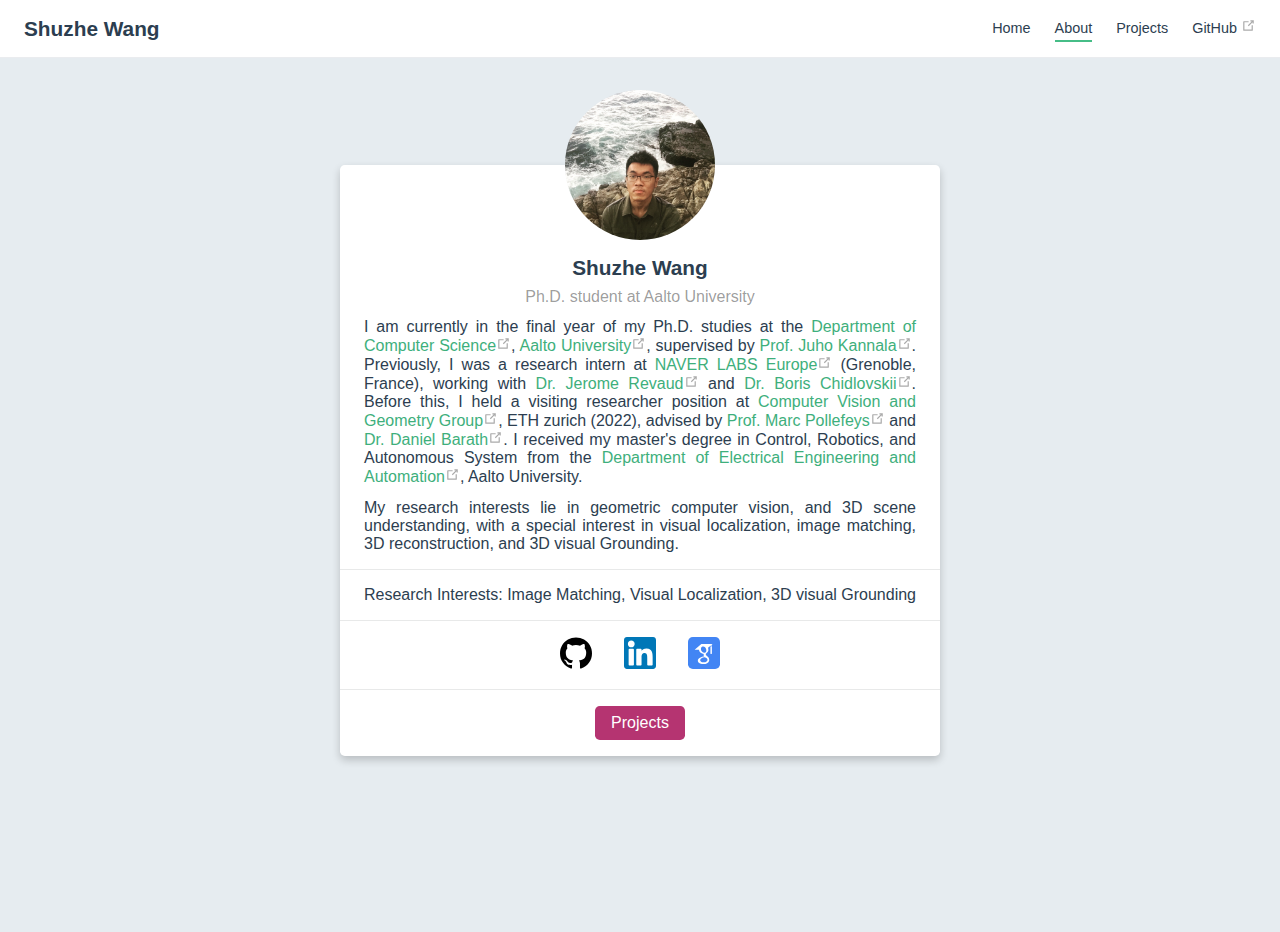
==== commit 19836b02: "update" ====
--- a/about/index.html
+++ b/about/index.html
@@ -7,7 +7,7 @@
     <meta name="description" content="The biography and information about me.">
     <link rel="icon" href="/logo.png">
     
-    <link rel="preload" href="/assets/css/0.styles.5bff1129.css" as="style"><link rel="preload" href="/assets/js/app.3074787b.js" as="script"><link rel="preload" href="/assets/js/7.7abd38d4.js" as="script"><link rel="preload" href="/assets/js/2.38c7697e.js" as="script"><link rel="prefetch" href="/assets/js/10.ed4c6b3a.js"><link rel="prefetch" href="/assets/js/11.ed17755b.js"><link rel="prefetch" href="/assets/js/12.01827b90.js"><link rel="prefetch" href="/assets/js/13.5b6dbf0b.js"><link rel="prefetch" href="/assets/js/14.80689126.js"><link rel="prefetch" href="/assets/js/3.0ae01907.js"><link rel="prefetch" href="/assets/js/4.90634f4b.js"><link rel="prefetch" href="/assets/js/5.b070aab3.js"><link rel="prefetch" href="/assets/js/6.d12784f0.js"><link rel="prefetch" href="/assets/js/8.38ded90f.js"><link rel="prefetch" href="/assets/js/9.636cb5f6.js">
+    <link rel="preload" href="/assets/css/0.styles.5bff1129.css" as="style"><link rel="preload" href="/assets/js/app.395f0cbe.js" as="script"><link rel="preload" href="/assets/js/7.09c75ac8.js" as="script"><link rel="preload" href="/assets/js/2.38c7697e.js" as="script"><link rel="prefetch" href="/assets/js/10.ed4c6b3a.js"><link rel="prefetch" href="/assets/js/11.ed17755b.js"><link rel="prefetch" href="/assets/js/12.01827b90.js"><link rel="prefetch" href="/assets/js/13.5b6dbf0b.js"><link rel="prefetch" href="/assets/js/14.80689126.js"><link rel="prefetch" href="/assets/js/3.0ae01907.js"><link rel="prefetch" href="/assets/js/4.90634f4b.js"><link rel="prefetch" href="/assets/js/5.b070aab3.js"><link rel="prefetch" href="/assets/js/6.7d37f5f0.js"><link rel="prefetch" href="/assets/js/8.38ded90f.js"><link rel="prefetch" href="/assets/js/9.636cb5f6.js">
     <link rel="stylesheet" href="/assets/css/0.styles.5bff1129.css">
   </head>
   <body>
@@ -19,11 +19,11 @@
           Shuzhe Wang
         </span></div> <div class="info"><span>
           Ph.D. student at Aalto University
-        </span></div> <div class="description"><p>I'm a third-year Ph.D. student at the <a href="https://www.aalto.fi/en/department-of-computer-science" target="_blank" rel="noopener noreferrer">Department of Computer Science<svg xmlns="http://www.w3.org/2000/svg" aria-hidden="true" x="0px" y="0px" viewBox="0 0 100 100" width="15" height="15" class="icon outbound"><path fill="currentColor" d="M18.8,85.1h56l0,0c2.2,0,4-1.8,4-4v-32h-8v28h-48v-48h28v-8h-32l0,0c-2.2,0-4,1.8-4,4v56C14.8,83.3,16.6,85.1,18.8,85.1z"></path> <polygon fill="currentColor" points="45.7,48.7 51.3,54.3 77.2,28.5 77.2,37.2 85.2,37.2 85.2,14.9 62.8,14.9 62.8,22.9 71.5,22.9"></polygon></svg></a>,  <a href="http://www.aalto.fi/en/" target="_blank" rel="noopener noreferrer">Aalto University<svg xmlns="http://www.w3.org/2000/svg" aria-hidden="true" x="0px" y="0px" viewBox="0 0 100 100" width="15" height="15" class="icon outbound"><path fill="currentColor" d="M18.8,85.1h56l0,0c2.2,0,4-1.8,4-4v-32h-8v28h-48v-48h28v-8h-32l0,0c-2.2,0-4,1.8-4,4v56C14.8,83.3,16.6,85.1,18.8,85.1z"></path> <polygon fill="currentColor" points="45.7,48.7 51.3,54.3 77.2,28.5 77.2,37.2 85.2,37.2 85.2,14.9 62.8,14.9 62.8,22.9 71.5,22.9"></polygon></svg></a>, supervised by <a href="https://users.aalto.fi/~kannalj1/" target="_blank" rel="noopener noreferrer">Prof. Juho Kannala<svg xmlns="http://www.w3.org/2000/svg" aria-hidden="true" x="0px" y="0px" viewBox="0 0 100 100" width="15" height="15" class="icon outbound"><path fill="currentColor" d="M18.8,85.1h56l0,0c2.2,0,4-1.8,4-4v-32h-8v28h-48v-48h28v-8h-32l0,0c-2.2,0-4,1.8-4,4v56C14.8,83.3,16.6,85.1,18.8,85.1z"></path> <polygon fill="currentColor" points="45.7,48.7 51.3,54.3 77.2,28.5 77.2,37.2 85.2,37.2 85.2,14.9 62.8,14.9 62.8,22.9 71.5,22.9"></polygon></svg></a>. Previously, I held a visiting researcher position at <a href="http://www.cvg.ethz.ch" target="_blank" rel="noopener noreferrer">Computer Vision and Geometry Group<svg xmlns="http://www.w3.org/2000/svg" aria-hidden="true" x="0px" y="0px" viewBox="0 0 100 100" width="15" height="15" class="icon outbound"><path fill="currentColor" d="M18.8,85.1h56l0,0c2.2,0,4-1.8,4-4v-32h-8v28h-48v-48h28v-8h-32l0,0c-2.2,0-4,1.8-4,4v56C14.8,83.3,16.6,85.1,18.8,85.1z"></path> <polygon fill="currentColor" points="45.7,48.7 51.3,54.3 77.2,28.5 77.2,37.2 85.2,37.2 85.2,14.9 62.8,14.9 62.8,22.9 71.5,22.9"></polygon></svg></a>, ETH zurich (2022), advised by <a href="http://www.cvg.ethz.ch/people/faculty/pomarc.php" target="_blank" rel="noopener noreferrer">Prof. Marc Pollefeys<svg xmlns="http://www.w3.org/2000/svg" aria-hidden="true" x="0px" y="0px" viewBox="0 0 100 100" width="15" height="15" class="icon outbound"><path fill="currentColor" d="M18.8,85.1h56l0,0c2.2,0,4-1.8,4-4v-32h-8v28h-48v-48h28v-8h-32l0,0c-2.2,0-4,1.8-4,4v56C14.8,83.3,16.6,85.1,18.8,85.1z"></path> <polygon fill="currentColor" points="45.7,48.7 51.3,54.3 77.2,28.5 77.2,37.2 85.2,37.2 85.2,14.9 62.8,14.9 62.8,22.9 71.5,22.9"></polygon></svg></a> and <a href="https://people.inf.ethz.ch/dbarath/" target="_blank" rel="noopener noreferrer">Dr. Daniel Barath<svg xmlns="http://www.w3.org/2000/svg" aria-hidden="true" x="0px" y="0px" viewBox="0 0 100 100" width="15" height="15" class="icon outbound"><path fill="currentColor" d="M18.8,85.1h56l0,0c2.2,0,4-1.8,4-4v-32h-8v28h-48v-48h28v-8h-32l0,0c-2.2,0-4,1.8-4,4v56C14.8,83.3,16.6,85.1,18.8,85.1z"></path> <polygon fill="currentColor" points="45.7,48.7 51.3,54.3 77.2,28.5 77.2,37.2 85.2,37.2 85.2,14.9 62.8,14.9 62.8,22.9 71.5,22.9"></polygon></svg></a> .  Before this, I received my master's degree in Control, Robotics, and Autonomous System from the <a href="https://www.aalto.fi/en/department-of-electrical-engineering-and-automation" target="_blank" rel="noopener noreferrer">Department of Electrical Engineering and Automation<svg xmlns="http://www.w3.org/2000/svg" aria-hidden="true" x="0px" y="0px" viewBox="0 0 100 100" width="15" height="15" class="icon outbound"><path fill="currentColor" d="M18.8,85.1h56l0,0c2.2,0,4-1.8,4-4v-32h-8v28h-48v-48h28v-8h-32l0,0c-2.2,0-4,1.8-4,4v56C14.8,83.3,16.6,85.1,18.8,85.1z"></path> <polygon fill="currentColor" points="45.7,48.7 51.3,54.3 77.2,28.5 77.2,37.2 85.2,37.2 85.2,14.9 62.8,14.9 62.8,22.9 71.5,22.9"></polygon></svg></a>, Aalto University.</p></div></div> <div class="interests"><span>
+        </span></div> <div class="description"><p>I am currently in the final year of my Ph.D. studies at the <a href="https://www.aalto.fi/en/department-of-computer-science" target="_blank" rel="noopener noreferrer">Department of Computer Science<svg xmlns="http://www.w3.org/2000/svg" aria-hidden="true" x="0px" y="0px" viewBox="0 0 100 100" width="15" height="15" class="icon outbound"><path fill="currentColor" d="M18.8,85.1h56l0,0c2.2,0,4-1.8,4-4v-32h-8v28h-48v-48h28v-8h-32l0,0c-2.2,0-4,1.8-4,4v56C14.8,83.3,16.6,85.1,18.8,85.1z"></path> <polygon fill="currentColor" points="45.7,48.7 51.3,54.3 77.2,28.5 77.2,37.2 85.2,37.2 85.2,14.9 62.8,14.9 62.8,22.9 71.5,22.9"></polygon></svg></a>,  <a href="http://www.aalto.fi/en/" target="_blank" rel="noopener noreferrer">Aalto University<svg xmlns="http://www.w3.org/2000/svg" aria-hidden="true" x="0px" y="0px" viewBox="0 0 100 100" width="15" height="15" class="icon outbound"><path fill="currentColor" d="M18.8,85.1h56l0,0c2.2,0,4-1.8,4-4v-32h-8v28h-48v-48h28v-8h-32l0,0c-2.2,0-4,1.8-4,4v56C14.8,83.3,16.6,85.1,18.8,85.1z"></path> <polygon fill="currentColor" points="45.7,48.7 51.3,54.3 77.2,28.5 77.2,37.2 85.2,37.2 85.2,14.9 62.8,14.9 62.8,22.9 71.5,22.9"></polygon></svg></a>, supervised by <a href="https://users.aalto.fi/~kannalj1/" target="_blank" rel="noopener noreferrer">Prof. Juho Kannala<svg xmlns="http://www.w3.org/2000/svg" aria-hidden="true" x="0px" y="0px" viewBox="0 0 100 100" width="15" height="15" class="icon outbound"><path fill="currentColor" d="M18.8,85.1h56l0,0c2.2,0,4-1.8,4-4v-32h-8v28h-48v-48h28v-8h-32l0,0c-2.2,0-4,1.8-4,4v56C14.8,83.3,16.6,85.1,18.8,85.1z"></path> <polygon fill="currentColor" points="45.7,48.7 51.3,54.3 77.2,28.5 77.2,37.2 85.2,37.2 85.2,14.9 62.8,14.9 62.8,22.9 71.5,22.9"></polygon></svg></a>. Previously, I was a research intern at <a href="https://europe.naverlabs.com/" target="_blank" rel="noopener noreferrer">NAVER LABS Europe<svg xmlns="http://www.w3.org/2000/svg" aria-hidden="true" x="0px" y="0px" viewBox="0 0 100 100" width="15" height="15" class="icon outbound"><path fill="currentColor" d="M18.8,85.1h56l0,0c2.2,0,4-1.8,4-4v-32h-8v28h-48v-48h28v-8h-32l0,0c-2.2,0-4,1.8-4,4v56C14.8,83.3,16.6,85.1,18.8,85.1z"></path> <polygon fill="currentColor" points="45.7,48.7 51.3,54.3 77.2,28.5 77.2,37.2 85.2,37.2 85.2,14.9 62.8,14.9 62.8,22.9 71.5,22.9"></polygon></svg></a> (Grenoble, France), working with <a href="https://scholar.google.com/citations?user=asmBzogAAAAJ&amp;hl=zh-CN" target="_blank" rel="noopener noreferrer">Dr. Jerome Revaud<svg xmlns="http://www.w3.org/2000/svg" aria-hidden="true" x="0px" y="0px" viewBox="0 0 100 100" width="15" height="15" class="icon outbound"><path fill="currentColor" d="M18.8,85.1h56l0,0c2.2,0,4-1.8,4-4v-32h-8v28h-48v-48h28v-8h-32l0,0c-2.2,0-4,1.8-4,4v56C14.8,83.3,16.6,85.1,18.8,85.1z"></path> <polygon fill="currentColor" points="45.7,48.7 51.3,54.3 77.2,28.5 77.2,37.2 85.2,37.2 85.2,14.9 62.8,14.9 62.8,22.9 71.5,22.9"></polygon></svg></a> and <a href="https://scholar.google.com/citations?user=V7EJdOcAAAAJ&amp;hl=en" target="_blank" rel="noopener noreferrer">Dr. Boris Chidlovskii<svg xmlns="http://www.w3.org/2000/svg" aria-hidden="true" x="0px" y="0px" viewBox="0 0 100 100" width="15" height="15" class="icon outbound"><path fill="currentColor" d="M18.8,85.1h56l0,0c2.2,0,4-1.8,4-4v-32h-8v28h-48v-48h28v-8h-32l0,0c-2.2,0-4,1.8-4,4v56C14.8,83.3,16.6,85.1,18.8,85.1z"></path> <polygon fill="currentColor" points="45.7,48.7 51.3,54.3 77.2,28.5 77.2,37.2 85.2,37.2 85.2,14.9 62.8,14.9 62.8,22.9 71.5,22.9"></polygon></svg></a>. Before this, I held a visiting researcher position at <a href="http://www.cvg.ethz.ch" target="_blank" rel="noopener noreferrer">Computer Vision and Geometry Group<svg xmlns="http://www.w3.org/2000/svg" aria-hidden="true" x="0px" y="0px" viewBox="0 0 100 100" width="15" height="15" class="icon outbound"><path fill="currentColor" d="M18.8,85.1h56l0,0c2.2,0,4-1.8,4-4v-32h-8v28h-48v-48h28v-8h-32l0,0c-2.2,0-4,1.8-4,4v56C14.8,83.3,16.6,85.1,18.8,85.1z"></path> <polygon fill="currentColor" points="45.7,48.7 51.3,54.3 77.2,28.5 77.2,37.2 85.2,37.2 85.2,14.9 62.8,14.9 62.8,22.9 71.5,22.9"></polygon></svg></a>, ETH zurich (2022), advised by <a href="http://www.cvg.ethz.ch/people/faculty/pomarc.php" target="_blank" rel="noopener noreferrer">Prof. Marc Pollefeys<svg xmlns="http://www.w3.org/2000/svg" aria-hidden="true" x="0px" y="0px" viewBox="0 0 100 100" width="15" height="15" class="icon outbound"><path fill="currentColor" d="M18.8,85.1h56l0,0c2.2,0,4-1.8,4-4v-32h-8v28h-48v-48h28v-8h-32l0,0c-2.2,0-4,1.8-4,4v56C14.8,83.3,16.6,85.1,18.8,85.1z"></path> <polygon fill="currentColor" points="45.7,48.7 51.3,54.3 77.2,28.5 77.2,37.2 85.2,37.2 85.2,14.9 62.8,14.9 62.8,22.9 71.5,22.9"></polygon></svg></a> and <a href="https://people.inf.ethz.ch/dbarath/" target="_blank" rel="noopener noreferrer">Dr. Daniel Barath<svg xmlns="http://www.w3.org/2000/svg" aria-hidden="true" x="0px" y="0px" viewBox="0 0 100 100" width="15" height="15" class="icon outbound"><path fill="currentColor" d="M18.8,85.1h56l0,0c2.2,0,4-1.8,4-4v-32h-8v28h-48v-48h28v-8h-32l0,0c-2.2,0-4,1.8-4,4v56C14.8,83.3,16.6,85.1,18.8,85.1z"></path> <polygon fill="currentColor" points="45.7,48.7 51.3,54.3 77.2,28.5 77.2,37.2 85.2,37.2 85.2,14.9 62.8,14.9 62.8,22.9 71.5,22.9"></polygon></svg></a>. I received my master's degree in Control, Robotics, and Autonomous System from the <a href="https://www.aalto.fi/en/department-of-electrical-engineering-and-automation" target="_blank" rel="noopener noreferrer">Department of Electrical Engineering and Automation<svg xmlns="http://www.w3.org/2000/svg" aria-hidden="true" x="0px" y="0px" viewBox="0 0 100 100" width="15" height="15" class="icon outbound"><path fill="currentColor" d="M18.8,85.1h56l0,0c2.2,0,4-1.8,4-4v-32h-8v28h-48v-48h28v-8h-32l0,0c-2.2,0-4,1.8-4,4v56C14.8,83.3,16.6,85.1,18.8,85.1z"></path> <polygon fill="currentColor" points="45.7,48.7 51.3,54.3 77.2,28.5 77.2,37.2 85.2,37.2 85.2,14.9 62.8,14.9 62.8,22.9 71.5,22.9"></polygon></svg></a>, Aalto University.</p> <p>My research interests lie in geometric computer vision, and 3D scene understanding, with a special interest in visual localization, image matching, 3D reconstruction, and 3D visual Grounding.</p></div></div> <div class="interests"><span>
         Research Interests: Image Matching, Visual Localization, 3D visual Grounding
       </span></div> <div class="socials"><div><a href="https://github.com/ffrivera0" target="_blank"><img src="/icons/github.svg" alt="github" title="github"></a></div><div><a href="https://www.linkedin.com/in/shuzhe-w-371a67177/" target="_blank"><img src="/icons/linkedin.svg" alt="linkedin" title="linkedin"></a></div><div><a href="https://scholar.google.com/citations?user=Kzq9fl4AAAAJ&amp;hl=en&amp;oi=ao" target="_blank"><img src="/icons/google_scholar.svg" alt="google_scholar" title="google_scholar"></a></div></div> <div class="actions"><div><a href="/projects/" target="" class="button">
           Projects
         </a></div></div></div></div></div> <div class="page-edit"><!----> <!----></div> <!----> </div> <!----></div></div>
-    <script src="/assets/js/app.3074787b.js" defer></script><script src="/assets/js/7.7abd38d4.js" defer></script><script src="/assets/js/2.38c7697e.js" defer></script>
+    <script src="/assets/js/app.395f0cbe.js" defer></script><script src="/assets/js/7.09c75ac8.js" defer></script><script src="/assets/js/2.38c7697e.js" defer></script>
   </body>
 </html>
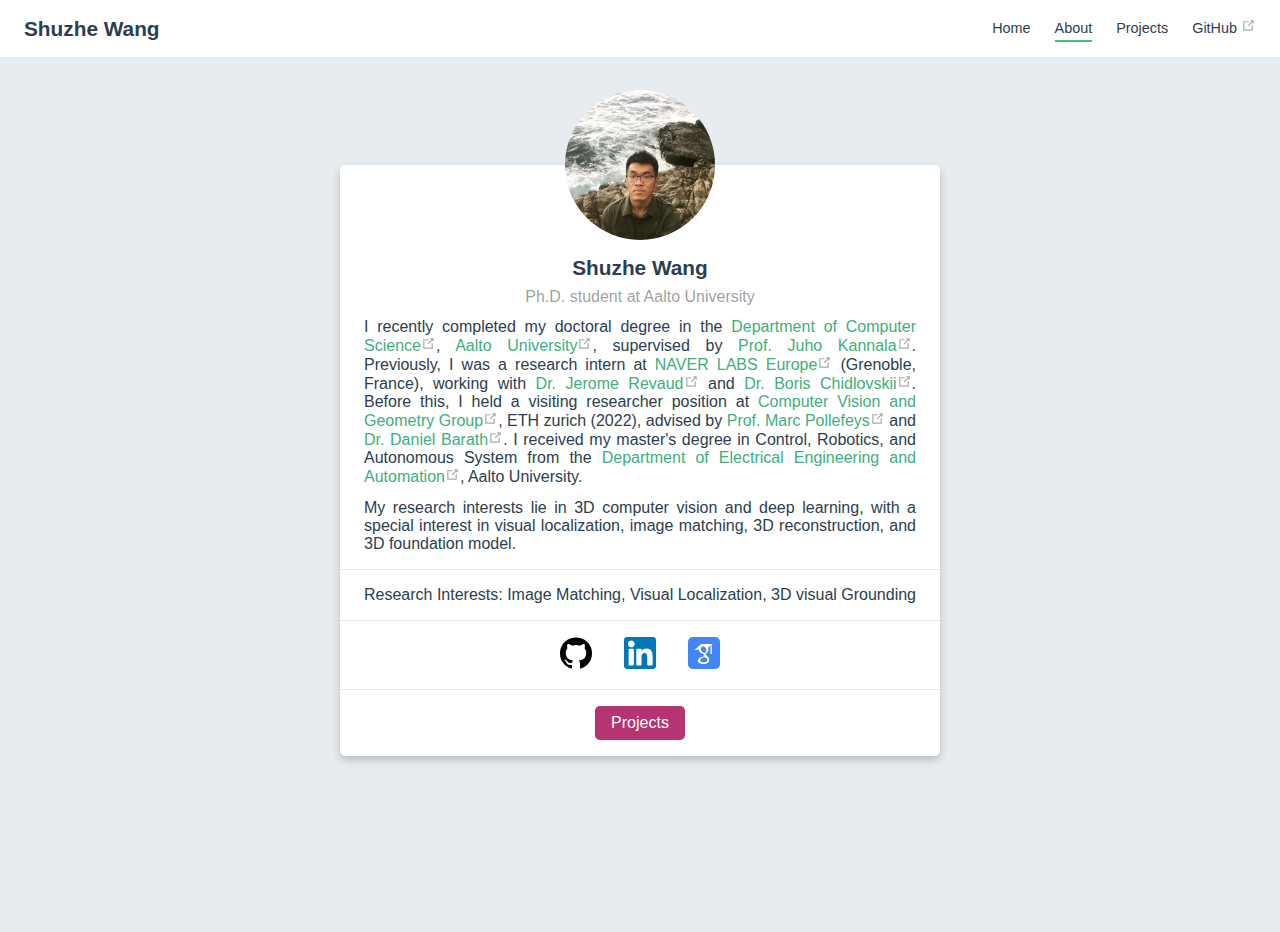
==== commit c42cf6a9: "update" ====
--- a/about/index.html
+++ b/about/index.html
@@ -7,7 +7,7 @@
     <meta name="description" content="The biography and information about me.">
     <link rel="icon" href="/logo.png">
     
-    <link rel="preload" href="/assets/css/0.styles.5bff1129.css" as="style"><link rel="preload" href="/assets/js/app.395f0cbe.js" as="script"><link rel="preload" href="/assets/js/7.09c75ac8.js" as="script"><link rel="preload" href="/assets/js/2.38c7697e.js" as="script"><link rel="prefetch" href="/assets/js/10.ed4c6b3a.js"><link rel="prefetch" href="/assets/js/11.ed17755b.js"><link rel="prefetch" href="/assets/js/12.01827b90.js"><link rel="prefetch" href="/assets/js/13.5b6dbf0b.js"><link rel="prefetch" href="/assets/js/14.80689126.js"><link rel="prefetch" href="/assets/js/3.0ae01907.js"><link rel="prefetch" href="/assets/js/4.90634f4b.js"><link rel="prefetch" href="/assets/js/5.b070aab3.js"><link rel="prefetch" href="/assets/js/6.7d37f5f0.js"><link rel="prefetch" href="/assets/js/8.38ded90f.js"><link rel="prefetch" href="/assets/js/9.636cb5f6.js">
+    <link rel="preload" href="/assets/css/0.styles.5bff1129.css" as="style"><link rel="preload" href="/assets/js/app.a0bae6db.js" as="script"><link rel="preload" href="/assets/js/7.590c5507.js" as="script"><link rel="preload" href="/assets/js/2.38c7697e.js" as="script"><link rel="prefetch" href="/assets/js/10.ed4c6b3a.js"><link rel="prefetch" href="/assets/js/11.ed17755b.js"><link rel="prefetch" href="/assets/js/12.01827b90.js"><link rel="prefetch" href="/assets/js/13.5b6dbf0b.js"><link rel="prefetch" href="/assets/js/14.80689126.js"><link rel="prefetch" href="/assets/js/3.0ae01907.js"><link rel="prefetch" href="/assets/js/4.90634f4b.js"><link rel="prefetch" href="/assets/js/5.b070aab3.js"><link rel="prefetch" href="/assets/js/6.2bf28e99.js"><link rel="prefetch" href="/assets/js/8.38ded90f.js"><link rel="prefetch" href="/assets/js/9.636cb5f6.js">
     <link rel="stylesheet" href="/assets/css/0.styles.5bff1129.css">
   </head>
   <body>
@@ -19,11 +19,11 @@
           Shuzhe Wang
         </span></div> <div class="info"><span>
           Ph.D. student at Aalto University
-        </span></div> <div class="description"><p>I am currently in the final year of my Ph.D. studies at the <a href="https://www.aalto.fi/en/department-of-computer-science" target="_blank" rel="noopener noreferrer">Department of Computer Science<svg xmlns="http://www.w3.org/2000/svg" aria-hidden="true" x="0px" y="0px" viewBox="0 0 100 100" width="15" height="15" class="icon outbound"><path fill="currentColor" d="M18.8,85.1h56l0,0c2.2,0,4-1.8,4-4v-32h-8v28h-48v-48h28v-8h-32l0,0c-2.2,0-4,1.8-4,4v56C14.8,83.3,16.6,85.1,18.8,85.1z"></path> <polygon fill="currentColor" points="45.7,48.7 51.3,54.3 77.2,28.5 77.2,37.2 85.2,37.2 85.2,14.9 62.8,14.9 62.8,22.9 71.5,22.9"></polygon></svg></a>,  <a href="http://www.aalto.fi/en/" target="_blank" rel="noopener noreferrer">Aalto University<svg xmlns="http://www.w3.org/2000/svg" aria-hidden="true" x="0px" y="0px" viewBox="0 0 100 100" width="15" height="15" class="icon outbound"><path fill="currentColor" d="M18.8,85.1h56l0,0c2.2,0,4-1.8,4-4v-32h-8v28h-48v-48h28v-8h-32l0,0c-2.2,0-4,1.8-4,4v56C14.8,83.3,16.6,85.1,18.8,85.1z"></path> <polygon fill="currentColor" points="45.7,48.7 51.3,54.3 77.2,28.5 77.2,37.2 85.2,37.2 85.2,14.9 62.8,14.9 62.8,22.9 71.5,22.9"></polygon></svg></a>, supervised by <a href="https://users.aalto.fi/~kannalj1/" target="_blank" rel="noopener noreferrer">Prof. Juho Kannala<svg xmlns="http://www.w3.org/2000/svg" aria-hidden="true" x="0px" y="0px" viewBox="0 0 100 100" width="15" height="15" class="icon outbound"><path fill="currentColor" d="M18.8,85.1h56l0,0c2.2,0,4-1.8,4-4v-32h-8v28h-48v-48h28v-8h-32l0,0c-2.2,0-4,1.8-4,4v56C14.8,83.3,16.6,85.1,18.8,85.1z"></path> <polygon fill="currentColor" points="45.7,48.7 51.3,54.3 77.2,28.5 77.2,37.2 85.2,37.2 85.2,14.9 62.8,14.9 62.8,22.9 71.5,22.9"></polygon></svg></a>. Previously, I was a research intern at <a href="https://europe.naverlabs.com/" target="_blank" rel="noopener noreferrer">NAVER LABS Europe<svg xmlns="http://www.w3.org/2000/svg" aria-hidden="true" x="0px" y="0px" viewBox="0 0 100 100" width="15" height="15" class="icon outbound"><path fill="currentColor" d="M18.8,85.1h56l0,0c2.2,0,4-1.8,4-4v-32h-8v28h-48v-48h28v-8h-32l0,0c-2.2,0-4,1.8-4,4v56C14.8,83.3,16.6,85.1,18.8,85.1z"></path> <polygon fill="currentColor" points="45.7,48.7 51.3,54.3 77.2,28.5 77.2,37.2 85.2,37.2 85.2,14.9 62.8,14.9 62.8,22.9 71.5,22.9"></polygon></svg></a> (Grenoble, France), working with <a href="https://scholar.google.com/citations?user=asmBzogAAAAJ&amp;hl=zh-CN" target="_blank" rel="noopener noreferrer">Dr. Jerome Revaud<svg xmlns="http://www.w3.org/2000/svg" aria-hidden="true" x="0px" y="0px" viewBox="0 0 100 100" width="15" height="15" class="icon outbound"><path fill="currentColor" d="M18.8,85.1h56l0,0c2.2,0,4-1.8,4-4v-32h-8v28h-48v-48h28v-8h-32l0,0c-2.2,0-4,1.8-4,4v56C14.8,83.3,16.6,85.1,18.8,85.1z"></path> <polygon fill="currentColor" points="45.7,48.7 51.3,54.3 77.2,28.5 77.2,37.2 85.2,37.2 85.2,14.9 62.8,14.9 62.8,22.9 71.5,22.9"></polygon></svg></a> and <a href="https://scholar.google.com/citations?user=V7EJdOcAAAAJ&amp;hl=en" target="_blank" rel="noopener noreferrer">Dr. Boris Chidlovskii<svg xmlns="http://www.w3.org/2000/svg" aria-hidden="true" x="0px" y="0px" viewBox="0 0 100 100" width="15" height="15" class="icon outbound"><path fill="currentColor" d="M18.8,85.1h56l0,0c2.2,0,4-1.8,4-4v-32h-8v28h-48v-48h28v-8h-32l0,0c-2.2,0-4,1.8-4,4v56C14.8,83.3,16.6,85.1,18.8,85.1z"></path> <polygon fill="currentColor" points="45.7,48.7 51.3,54.3 77.2,28.5 77.2,37.2 85.2,37.2 85.2,14.9 62.8,14.9 62.8,22.9 71.5,22.9"></polygon></svg></a>. Before this, I held a visiting researcher position at <a href="http://www.cvg.ethz.ch" target="_blank" rel="noopener noreferrer">Computer Vision and Geometry Group<svg xmlns="http://www.w3.org/2000/svg" aria-hidden="true" x="0px" y="0px" viewBox="0 0 100 100" width="15" height="15" class="icon outbound"><path fill="currentColor" d="M18.8,85.1h56l0,0c2.2,0,4-1.8,4-4v-32h-8v28h-48v-48h28v-8h-32l0,0c-2.2,0-4,1.8-4,4v56C14.8,83.3,16.6,85.1,18.8,85.1z"></path> <polygon fill="currentColor" points="45.7,48.7 51.3,54.3 77.2,28.5 77.2,37.2 85.2,37.2 85.2,14.9 62.8,14.9 62.8,22.9 71.5,22.9"></polygon></svg></a>, ETH zurich (2022), advised by <a href="http://www.cvg.ethz.ch/people/faculty/pomarc.php" target="_blank" rel="noopener noreferrer">Prof. Marc Pollefeys<svg xmlns="http://www.w3.org/2000/svg" aria-hidden="true" x="0px" y="0px" viewBox="0 0 100 100" width="15" height="15" class="icon outbound"><path fill="currentColor" d="M18.8,85.1h56l0,0c2.2,0,4-1.8,4-4v-32h-8v28h-48v-48h28v-8h-32l0,0c-2.2,0-4,1.8-4,4v56C14.8,83.3,16.6,85.1,18.8,85.1z"></path> <polygon fill="currentColor" points="45.7,48.7 51.3,54.3 77.2,28.5 77.2,37.2 85.2,37.2 85.2,14.9 62.8,14.9 62.8,22.9 71.5,22.9"></polygon></svg></a> and <a href="https://people.inf.ethz.ch/dbarath/" target="_blank" rel="noopener noreferrer">Dr. Daniel Barath<svg xmlns="http://www.w3.org/2000/svg" aria-hidden="true" x="0px" y="0px" viewBox="0 0 100 100" width="15" height="15" class="icon outbound"><path fill="currentColor" d="M18.8,85.1h56l0,0c2.2,0,4-1.8,4-4v-32h-8v28h-48v-48h28v-8h-32l0,0c-2.2,0-4,1.8-4,4v56C14.8,83.3,16.6,85.1,18.8,85.1z"></path> <polygon fill="currentColor" points="45.7,48.7 51.3,54.3 77.2,28.5 77.2,37.2 85.2,37.2 85.2,14.9 62.8,14.9 62.8,22.9 71.5,22.9"></polygon></svg></a>. I received my master's degree in Control, Robotics, and Autonomous System from the <a href="https://www.aalto.fi/en/department-of-electrical-engineering-and-automation" target="_blank" rel="noopener noreferrer">Department of Electrical Engineering and Automation<svg xmlns="http://www.w3.org/2000/svg" aria-hidden="true" x="0px" y="0px" viewBox="0 0 100 100" width="15" height="15" class="icon outbound"><path fill="currentColor" d="M18.8,85.1h56l0,0c2.2,0,4-1.8,4-4v-32h-8v28h-48v-48h28v-8h-32l0,0c-2.2,0-4,1.8-4,4v56C14.8,83.3,16.6,85.1,18.8,85.1z"></path> <polygon fill="currentColor" points="45.7,48.7 51.3,54.3 77.2,28.5 77.2,37.2 85.2,37.2 85.2,14.9 62.8,14.9 62.8,22.9 71.5,22.9"></polygon></svg></a>, Aalto University.</p> <p>My research interests lie in geometric computer vision, and 3D scene understanding, with a special interest in visual localization, image matching, 3D reconstruction, and 3D visual Grounding.</p></div></div> <div class="interests"><span>
+        </span></div> <div class="description"><p>I recently completed my doctoral degree in the <a href="https://www.aalto.fi/en/department-of-computer-science" target="_blank" rel="noopener noreferrer">Department of Computer Science<svg xmlns="http://www.w3.org/2000/svg" aria-hidden="true" x="0px" y="0px" viewBox="0 0 100 100" width="15" height="15" class="icon outbound"><path fill="currentColor" d="M18.8,85.1h56l0,0c2.2,0,4-1.8,4-4v-32h-8v28h-48v-48h28v-8h-32l0,0c-2.2,0-4,1.8-4,4v56C14.8,83.3,16.6,85.1,18.8,85.1z"></path> <polygon fill="currentColor" points="45.7,48.7 51.3,54.3 77.2,28.5 77.2,37.2 85.2,37.2 85.2,14.9 62.8,14.9 62.8,22.9 71.5,22.9"></polygon></svg></a>,  <a href="http://www.aalto.fi/en/" target="_blank" rel="noopener noreferrer">Aalto University<svg xmlns="http://www.w3.org/2000/svg" aria-hidden="true" x="0px" y="0px" viewBox="0 0 100 100" width="15" height="15" class="icon outbound"><path fill="currentColor" d="M18.8,85.1h56l0,0c2.2,0,4-1.8,4-4v-32h-8v28h-48v-48h28v-8h-32l0,0c-2.2,0-4,1.8-4,4v56C14.8,83.3,16.6,85.1,18.8,85.1z"></path> <polygon fill="currentColor" points="45.7,48.7 51.3,54.3 77.2,28.5 77.2,37.2 85.2,37.2 85.2,14.9 62.8,14.9 62.8,22.9 71.5,22.9"></polygon></svg></a>, supervised by <a href="https://users.aalto.fi/~kannalj1/" target="_blank" rel="noopener noreferrer">Prof. Juho Kannala<svg xmlns="http://www.w3.org/2000/svg" aria-hidden="true" x="0px" y="0px" viewBox="0 0 100 100" width="15" height="15" class="icon outbound"><path fill="currentColor" d="M18.8,85.1h56l0,0c2.2,0,4-1.8,4-4v-32h-8v28h-48v-48h28v-8h-32l0,0c-2.2,0-4,1.8-4,4v56C14.8,83.3,16.6,85.1,18.8,85.1z"></path> <polygon fill="currentColor" points="45.7,48.7 51.3,54.3 77.2,28.5 77.2,37.2 85.2,37.2 85.2,14.9 62.8,14.9 62.8,22.9 71.5,22.9"></polygon></svg></a>. Previously, I was a research intern at <a href="https://europe.naverlabs.com/" target="_blank" rel="noopener noreferrer">NAVER LABS Europe<svg xmlns="http://www.w3.org/2000/svg" aria-hidden="true" x="0px" y="0px" viewBox="0 0 100 100" width="15" height="15" class="icon outbound"><path fill="currentColor" d="M18.8,85.1h56l0,0c2.2,0,4-1.8,4-4v-32h-8v28h-48v-48h28v-8h-32l0,0c-2.2,0-4,1.8-4,4v56C14.8,83.3,16.6,85.1,18.8,85.1z"></path> <polygon fill="currentColor" points="45.7,48.7 51.3,54.3 77.2,28.5 77.2,37.2 85.2,37.2 85.2,14.9 62.8,14.9 62.8,22.9 71.5,22.9"></polygon></svg></a> (Grenoble, France), working with <a href="https://scholar.google.com/citations?user=asmBzogAAAAJ&amp;hl=zh-CN" target="_blank" rel="noopener noreferrer">Dr. Jerome Revaud<svg xmlns="http://www.w3.org/2000/svg" aria-hidden="true" x="0px" y="0px" viewBox="0 0 100 100" width="15" height="15" class="icon outbound"><path fill="currentColor" d="M18.8,85.1h56l0,0c2.2,0,4-1.8,4-4v-32h-8v28h-48v-48h28v-8h-32l0,0c-2.2,0-4,1.8-4,4v56C14.8,83.3,16.6,85.1,18.8,85.1z"></path> <polygon fill="currentColor" points="45.7,48.7 51.3,54.3 77.2,28.5 77.2,37.2 85.2,37.2 85.2,14.9 62.8,14.9 62.8,22.9 71.5,22.9"></polygon></svg></a> and <a href="https://scholar.google.com/citations?user=V7EJdOcAAAAJ&amp;hl=en" target="_blank" rel="noopener noreferrer">Dr. Boris Chidlovskii<svg xmlns="http://www.w3.org/2000/svg" aria-hidden="true" x="0px" y="0px" viewBox="0 0 100 100" width="15" height="15" class="icon outbound"><path fill="currentColor" d="M18.8,85.1h56l0,0c2.2,0,4-1.8,4-4v-32h-8v28h-48v-48h28v-8h-32l0,0c-2.2,0-4,1.8-4,4v56C14.8,83.3,16.6,85.1,18.8,85.1z"></path> <polygon fill="currentColor" points="45.7,48.7 51.3,54.3 77.2,28.5 77.2,37.2 85.2,37.2 85.2,14.9 62.8,14.9 62.8,22.9 71.5,22.9"></polygon></svg></a>. Before this, I held a visiting researcher position at <a href="http://www.cvg.ethz.ch" target="_blank" rel="noopener noreferrer">Computer Vision and Geometry Group<svg xmlns="http://www.w3.org/2000/svg" aria-hidden="true" x="0px" y="0px" viewBox="0 0 100 100" width="15" height="15" class="icon outbound"><path fill="currentColor" d="M18.8,85.1h56l0,0c2.2,0,4-1.8,4-4v-32h-8v28h-48v-48h28v-8h-32l0,0c-2.2,0-4,1.8-4,4v56C14.8,83.3,16.6,85.1,18.8,85.1z"></path> <polygon fill="currentColor" points="45.7,48.7 51.3,54.3 77.2,28.5 77.2,37.2 85.2,37.2 85.2,14.9 62.8,14.9 62.8,22.9 71.5,22.9"></polygon></svg></a>, ETH zurich (2022), advised by <a href="https://scholar.google.com/citations?user=YYH0BjEAAAAJ&amp;hl=en" target="_blank" rel="noopener noreferrer">Prof. Marc Pollefeys<svg xmlns="http://www.w3.org/2000/svg" aria-hidden="true" x="0px" y="0px" viewBox="0 0 100 100" width="15" height="15" class="icon outbound"><path fill="currentColor" d="M18.8,85.1h56l0,0c2.2,0,4-1.8,4-4v-32h-8v28h-48v-48h28v-8h-32l0,0c-2.2,0-4,1.8-4,4v56C14.8,83.3,16.6,85.1,18.8,85.1z"></path> <polygon fill="currentColor" points="45.7,48.7 51.3,54.3 77.2,28.5 77.2,37.2 85.2,37.2 85.2,14.9 62.8,14.9 62.8,22.9 71.5,22.9"></polygon></svg></a> and <a href="https://people.inf.ethz.ch/dbarath/" target="_blank" rel="noopener noreferrer">Dr. Daniel Barath<svg xmlns="http://www.w3.org/2000/svg" aria-hidden="true" x="0px" y="0px" viewBox="0 0 100 100" width="15" height="15" class="icon outbound"><path fill="currentColor" d="M18.8,85.1h56l0,0c2.2,0,4-1.8,4-4v-32h-8v28h-48v-48h28v-8h-32l0,0c-2.2,0-4,1.8-4,4v56C14.8,83.3,16.6,85.1,18.8,85.1z"></path> <polygon fill="currentColor" points="45.7,48.7 51.3,54.3 77.2,28.5 77.2,37.2 85.2,37.2 85.2,14.9 62.8,14.9 62.8,22.9 71.5,22.9"></polygon></svg></a>. I received my master's degree in Control, Robotics, and Autonomous System from the <a href="https://www.aalto.fi/en/department-of-electrical-engineering-and-automation" target="_blank" rel="noopener noreferrer">Department of Electrical Engineering and Automation<svg xmlns="http://www.w3.org/2000/svg" aria-hidden="true" x="0px" y="0px" viewBox="0 0 100 100" width="15" height="15" class="icon outbound"><path fill="currentColor" d="M18.8,85.1h56l0,0c2.2,0,4-1.8,4-4v-32h-8v28h-48v-48h28v-8h-32l0,0c-2.2,0-4,1.8-4,4v56C14.8,83.3,16.6,85.1,18.8,85.1z"></path> <polygon fill="currentColor" points="45.7,48.7 51.3,54.3 77.2,28.5 77.2,37.2 85.2,37.2 85.2,14.9 62.8,14.9 62.8,22.9 71.5,22.9"></polygon></svg></a>, Aalto University.</p> <p>My research interests lie in 3D computer vision and deep learning, with a special interest in visual localization, image matching, 3D reconstruction, and 3D foundation model.</p></div></div> <div class="interests"><span>
         Research Interests: Image Matching, Visual Localization, 3D visual Grounding
       </span></div> <div class="socials"><div><a href="https://github.com/ffrivera0" target="_blank"><img src="/icons/github.svg" alt="github" title="github"></a></div><div><a href="https://www.linkedin.com/in/shuzhe-w-371a67177/" target="_blank"><img src="/icons/linkedin.svg" alt="linkedin" title="linkedin"></a></div><div><a href="https://scholar.google.com/citations?user=Kzq9fl4AAAAJ&amp;hl=en&amp;oi=ao" target="_blank"><img src="/icons/google_scholar.svg" alt="google_scholar" title="google_scholar"></a></div></div> <div class="actions"><div><a href="/projects/" target="" class="button">
           Projects
         </a></div></div></div></div></div> <div class="page-edit"><!----> <!----></div> <!----> </div> <!----></div></div>
-    <script src="/assets/js/app.395f0cbe.js" defer></script><script src="/assets/js/7.09c75ac8.js" defer></script><script src="/assets/js/2.38c7697e.js" defer></script>
+    <script src="/assets/js/app.a0bae6db.js" defer></script><script src="/assets/js/7.590c5507.js" defer></script><script src="/assets/js/2.38c7697e.js" defer></script>
   </body>
 </html>
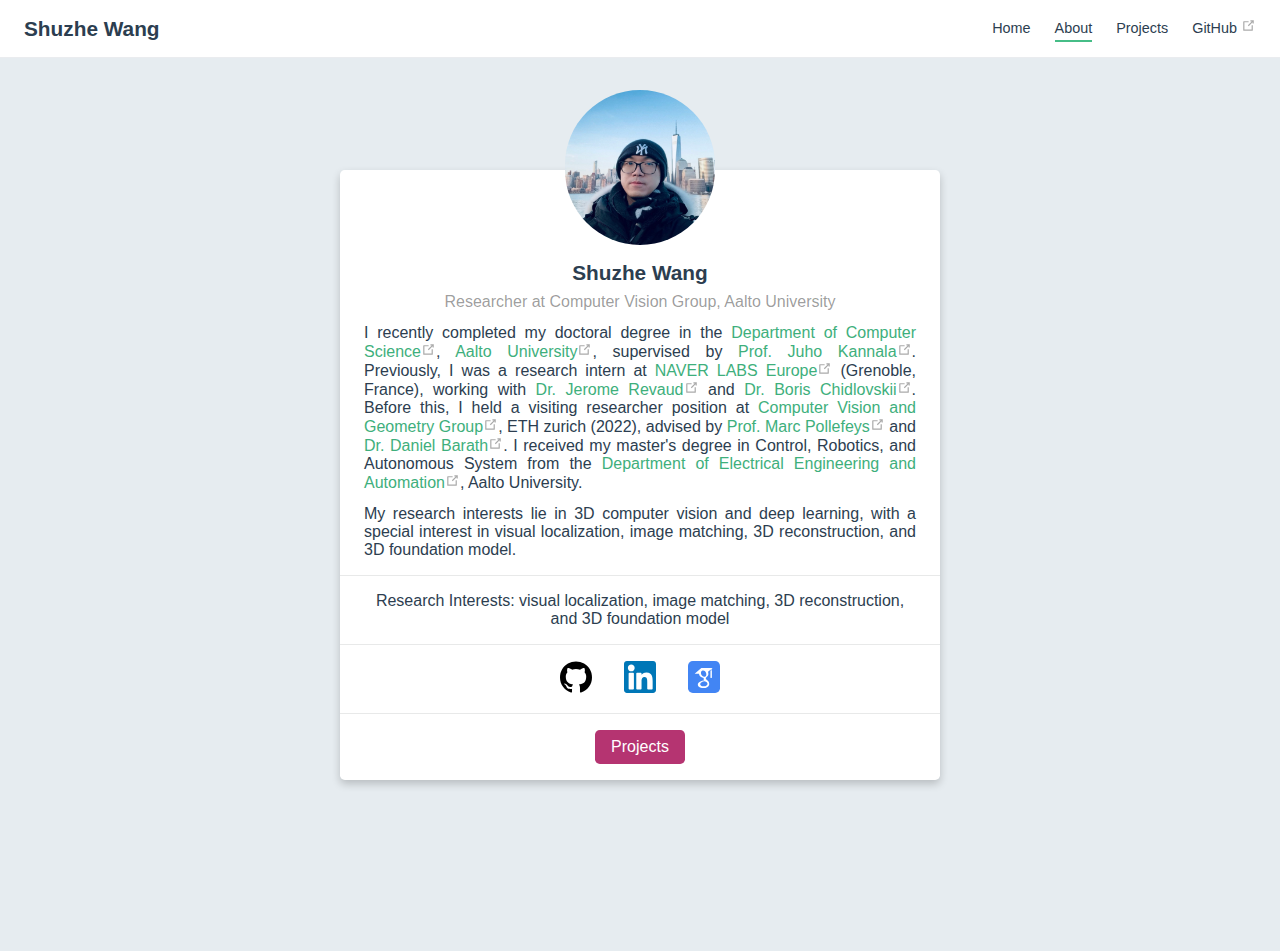
==== commit 44eb0d08: "update" ====
--- a/about/index.html
+++ b/about/index.html
@@ -7,7 +7,7 @@
     <meta name="description" content="The biography and information about me.">
     <link rel="icon" href="/logo.png">
     
-    <link rel="preload" href="/assets/css/0.styles.5bff1129.css" as="style"><link rel="preload" href="/assets/js/app.a0bae6db.js" as="script"><link rel="preload" href="/assets/js/7.590c5507.js" as="script"><link rel="preload" href="/assets/js/2.38c7697e.js" as="script"><link rel="prefetch" href="/assets/js/10.ed4c6b3a.js"><link rel="prefetch" href="/assets/js/11.ed17755b.js"><link rel="prefetch" href="/assets/js/12.01827b90.js"><link rel="prefetch" href="/assets/js/13.5b6dbf0b.js"><link rel="prefetch" href="/assets/js/14.80689126.js"><link rel="prefetch" href="/assets/js/3.0ae01907.js"><link rel="prefetch" href="/assets/js/4.90634f4b.js"><link rel="prefetch" href="/assets/js/5.b070aab3.js"><link rel="prefetch" href="/assets/js/6.2bf28e99.js"><link rel="prefetch" href="/assets/js/8.38ded90f.js"><link rel="prefetch" href="/assets/js/9.636cb5f6.js">
+    <link rel="preload" href="/assets/css/0.styles.5bff1129.css" as="style"><link rel="preload" href="/assets/js/app.9d169e62.js" as="script"><link rel="preload" href="/assets/js/7.590c5507.js" as="script"><link rel="preload" href="/assets/js/2.38c7697e.js" as="script"><link rel="prefetch" href="/assets/js/10.ed4c6b3a.js"><link rel="prefetch" href="/assets/js/11.ed17755b.js"><link rel="prefetch" href="/assets/js/12.01827b90.js"><link rel="prefetch" href="/assets/js/13.5b6dbf0b.js"><link rel="prefetch" href="/assets/js/14.80689126.js"><link rel="prefetch" href="/assets/js/3.0ae01907.js"><link rel="prefetch" href="/assets/js/4.90634f4b.js"><link rel="prefetch" href="/assets/js/5.b070aab3.js"><link rel="prefetch" href="/assets/js/6.2bf28e99.js"><link rel="prefetch" href="/assets/js/8.38ded90f.js"><link rel="prefetch" href="/assets/js/9.636cb5f6.js">
     <link rel="stylesheet" href="/assets/css/0.styles.5bff1129.css">
   </head>
   <body>
@@ -18,12 +18,12 @@
   <svg xmlns="http://www.w3.org/2000/svg" aria-hidden="true" x="0px" y="0px" viewBox="0 0 100 100" width="15" height="15" class="icon outbound"><path fill="currentColor" d="M18.8,85.1h56l0,0c2.2,0,4-1.8,4-4v-32h-8v28h-48v-48h28v-8h-32l0,0c-2.2,0-4,1.8-4,4v56C14.8,83.3,16.6,85.1,18.8,85.1z"></path> <polygon fill="currentColor" points="45.7,48.7 51.3,54.3 77.2,28.5 77.2,37.2 85.2,37.2 85.2,14.9 62.8,14.9 62.8,22.9 71.5,22.9"></polygon></svg></a></div> <!----></nav>  <!----> </div> <div class="page"> <div class="content"><div class="about-card"><div class="avatar"><img src="/profile.jpg" alt></div> <div class="card"><div class="bio"><div class="head"><span>
           Shuzhe Wang
         </span></div> <div class="info"><span>
-          Ph.D. student at Aalto University
+          Researcher at Computer Vision Group, Aalto University
         </span></div> <div class="description"><p>I recently completed my doctoral degree in the <a href="https://www.aalto.fi/en/department-of-computer-science" target="_blank" rel="noopener noreferrer">Department of Computer Science<svg xmlns="http://www.w3.org/2000/svg" aria-hidden="true" x="0px" y="0px" viewBox="0 0 100 100" width="15" height="15" class="icon outbound"><path fill="currentColor" d="M18.8,85.1h56l0,0c2.2,0,4-1.8,4-4v-32h-8v28h-48v-48h28v-8h-32l0,0c-2.2,0-4,1.8-4,4v56C14.8,83.3,16.6,85.1,18.8,85.1z"></path> <polygon fill="currentColor" points="45.7,48.7 51.3,54.3 77.2,28.5 77.2,37.2 85.2,37.2 85.2,14.9 62.8,14.9 62.8,22.9 71.5,22.9"></polygon></svg></a>,  <a href="http://www.aalto.fi/en/" target="_blank" rel="noopener noreferrer">Aalto University<svg xmlns="http://www.w3.org/2000/svg" aria-hidden="true" x="0px" y="0px" viewBox="0 0 100 100" width="15" height="15" class="icon outbound"><path fill="currentColor" d="M18.8,85.1h56l0,0c2.2,0,4-1.8,4-4v-32h-8v28h-48v-48h28v-8h-32l0,0c-2.2,0-4,1.8-4,4v56C14.8,83.3,16.6,85.1,18.8,85.1z"></path> <polygon fill="currentColor" points="45.7,48.7 51.3,54.3 77.2,28.5 77.2,37.2 85.2,37.2 85.2,14.9 62.8,14.9 62.8,22.9 71.5,22.9"></polygon></svg></a>, supervised by <a href="https://users.aalto.fi/~kannalj1/" target="_blank" rel="noopener noreferrer">Prof. Juho Kannala<svg xmlns="http://www.w3.org/2000/svg" aria-hidden="true" x="0px" y="0px" viewBox="0 0 100 100" width="15" height="15" class="icon outbound"><path fill="currentColor" d="M18.8,85.1h56l0,0c2.2,0,4-1.8,4-4v-32h-8v28h-48v-48h28v-8h-32l0,0c-2.2,0-4,1.8-4,4v56C14.8,83.3,16.6,85.1,18.8,85.1z"></path> <polygon fill="currentColor" points="45.7,48.7 51.3,54.3 77.2,28.5 77.2,37.2 85.2,37.2 85.2,14.9 62.8,14.9 62.8,22.9 71.5,22.9"></polygon></svg></a>. Previously, I was a research intern at <a href="https://europe.naverlabs.com/" target="_blank" rel="noopener noreferrer">NAVER LABS Europe<svg xmlns="http://www.w3.org/2000/svg" aria-hidden="true" x="0px" y="0px" viewBox="0 0 100 100" width="15" height="15" class="icon outbound"><path fill="currentColor" d="M18.8,85.1h56l0,0c2.2,0,4-1.8,4-4v-32h-8v28h-48v-48h28v-8h-32l0,0c-2.2,0-4,1.8-4,4v56C14.8,83.3,16.6,85.1,18.8,85.1z"></path> <polygon fill="currentColor" points="45.7,48.7 51.3,54.3 77.2,28.5 77.2,37.2 85.2,37.2 85.2,14.9 62.8,14.9 62.8,22.9 71.5,22.9"></polygon></svg></a> (Grenoble, France), working with <a href="https://scholar.google.com/citations?user=asmBzogAAAAJ&amp;hl=zh-CN" target="_blank" rel="noopener noreferrer">Dr. Jerome Revaud<svg xmlns="http://www.w3.org/2000/svg" aria-hidden="true" x="0px" y="0px" viewBox="0 0 100 100" width="15" height="15" class="icon outbound"><path fill="currentColor" d="M18.8,85.1h56l0,0c2.2,0,4-1.8,4-4v-32h-8v28h-48v-48h28v-8h-32l0,0c-2.2,0-4,1.8-4,4v56C14.8,83.3,16.6,85.1,18.8,85.1z"></path> <polygon fill="currentColor" points="45.7,48.7 51.3,54.3 77.2,28.5 77.2,37.2 85.2,37.2 85.2,14.9 62.8,14.9 62.8,22.9 71.5,22.9"></polygon></svg></a> and <a href="https://scholar.google.com/citations?user=V7EJdOcAAAAJ&amp;hl=en" target="_blank" rel="noopener noreferrer">Dr. Boris Chidlovskii<svg xmlns="http://www.w3.org/2000/svg" aria-hidden="true" x="0px" y="0px" viewBox="0 0 100 100" width="15" height="15" class="icon outbound"><path fill="currentColor" d="M18.8,85.1h56l0,0c2.2,0,4-1.8,4-4v-32h-8v28h-48v-48h28v-8h-32l0,0c-2.2,0-4,1.8-4,4v56C14.8,83.3,16.6,85.1,18.8,85.1z"></path> <polygon fill="currentColor" points="45.7,48.7 51.3,54.3 77.2,28.5 77.2,37.2 85.2,37.2 85.2,14.9 62.8,14.9 62.8,22.9 71.5,22.9"></polygon></svg></a>. Before this, I held a visiting researcher position at <a href="http://www.cvg.ethz.ch" target="_blank" rel="noopener noreferrer">Computer Vision and Geometry Group<svg xmlns="http://www.w3.org/2000/svg" aria-hidden="true" x="0px" y="0px" viewBox="0 0 100 100" width="15" height="15" class="icon outbound"><path fill="currentColor" d="M18.8,85.1h56l0,0c2.2,0,4-1.8,4-4v-32h-8v28h-48v-48h28v-8h-32l0,0c-2.2,0-4,1.8-4,4v56C14.8,83.3,16.6,85.1,18.8,85.1z"></path> <polygon fill="currentColor" points="45.7,48.7 51.3,54.3 77.2,28.5 77.2,37.2 85.2,37.2 85.2,14.9 62.8,14.9 62.8,22.9 71.5,22.9"></polygon></svg></a>, ETH zurich (2022), advised by <a href="https://scholar.google.com/citations?user=YYH0BjEAAAAJ&amp;hl=en" target="_blank" rel="noopener noreferrer">Prof. Marc Pollefeys<svg xmlns="http://www.w3.org/2000/svg" aria-hidden="true" x="0px" y="0px" viewBox="0 0 100 100" width="15" height="15" class="icon outbound"><path fill="currentColor" d="M18.8,85.1h56l0,0c2.2,0,4-1.8,4-4v-32h-8v28h-48v-48h28v-8h-32l0,0c-2.2,0-4,1.8-4,4v56C14.8,83.3,16.6,85.1,18.8,85.1z"></path> <polygon fill="currentColor" points="45.7,48.7 51.3,54.3 77.2,28.5 77.2,37.2 85.2,37.2 85.2,14.9 62.8,14.9 62.8,22.9 71.5,22.9"></polygon></svg></a> and <a href="https://people.inf.ethz.ch/dbarath/" target="_blank" rel="noopener noreferrer">Dr. Daniel Barath<svg xmlns="http://www.w3.org/2000/svg" aria-hidden="true" x="0px" y="0px" viewBox="0 0 100 100" width="15" height="15" class="icon outbound"><path fill="currentColor" d="M18.8,85.1h56l0,0c2.2,0,4-1.8,4-4v-32h-8v28h-48v-48h28v-8h-32l0,0c-2.2,0-4,1.8-4,4v56C14.8,83.3,16.6,85.1,18.8,85.1z"></path> <polygon fill="currentColor" points="45.7,48.7 51.3,54.3 77.2,28.5 77.2,37.2 85.2,37.2 85.2,14.9 62.8,14.9 62.8,22.9 71.5,22.9"></polygon></svg></a>. I received my master's degree in Control, Robotics, and Autonomous System from the <a href="https://www.aalto.fi/en/department-of-electrical-engineering-and-automation" target="_blank" rel="noopener noreferrer">Department of Electrical Engineering and Automation<svg xmlns="http://www.w3.org/2000/svg" aria-hidden="true" x="0px" y="0px" viewBox="0 0 100 100" width="15" height="15" class="icon outbound"><path fill="currentColor" d="M18.8,85.1h56l0,0c2.2,0,4-1.8,4-4v-32h-8v28h-48v-48h28v-8h-32l0,0c-2.2,0-4,1.8-4,4v56C14.8,83.3,16.6,85.1,18.8,85.1z"></path> <polygon fill="currentColor" points="45.7,48.7 51.3,54.3 77.2,28.5 77.2,37.2 85.2,37.2 85.2,14.9 62.8,14.9 62.8,22.9 71.5,22.9"></polygon></svg></a>, Aalto University.</p> <p>My research interests lie in 3D computer vision and deep learning, with a special interest in visual localization, image matching, 3D reconstruction, and 3D foundation model.</p></div></div> <div class="interests"><span>
-        Research Interests: Image Matching, Visual Localization, 3D visual Grounding
+        Research Interests: visual localization, image matching, 3D reconstruction, and 3D foundation model
       </span></div> <div class="socials"><div><a href="https://github.com/ffrivera0" target="_blank"><img src="/icons/github.svg" alt="github" title="github"></a></div><div><a href="https://www.linkedin.com/in/shuzhe-w-371a67177/" target="_blank"><img src="/icons/linkedin.svg" alt="linkedin" title="linkedin"></a></div><div><a href="https://scholar.google.com/citations?user=Kzq9fl4AAAAJ&amp;hl=en&amp;oi=ao" target="_blank"><img src="/icons/google_scholar.svg" alt="google_scholar" title="google_scholar"></a></div></div> <div class="actions"><div><a href="/projects/" target="" class="button">
           Projects
         </a></div></div></div></div></div> <div class="page-edit"><!----> <!----></div> <!----> </div> <!----></div></div>
-    <script src="/assets/js/app.a0bae6db.js" defer></script><script src="/assets/js/7.590c5507.js" defer></script><script src="/assets/js/2.38c7697e.js" defer></script>
+    <script src="/assets/js/app.9d169e62.js" defer></script><script src="/assets/js/7.590c5507.js" defer></script><script src="/assets/js/2.38c7697e.js" defer></script>
   </body>
 </html>
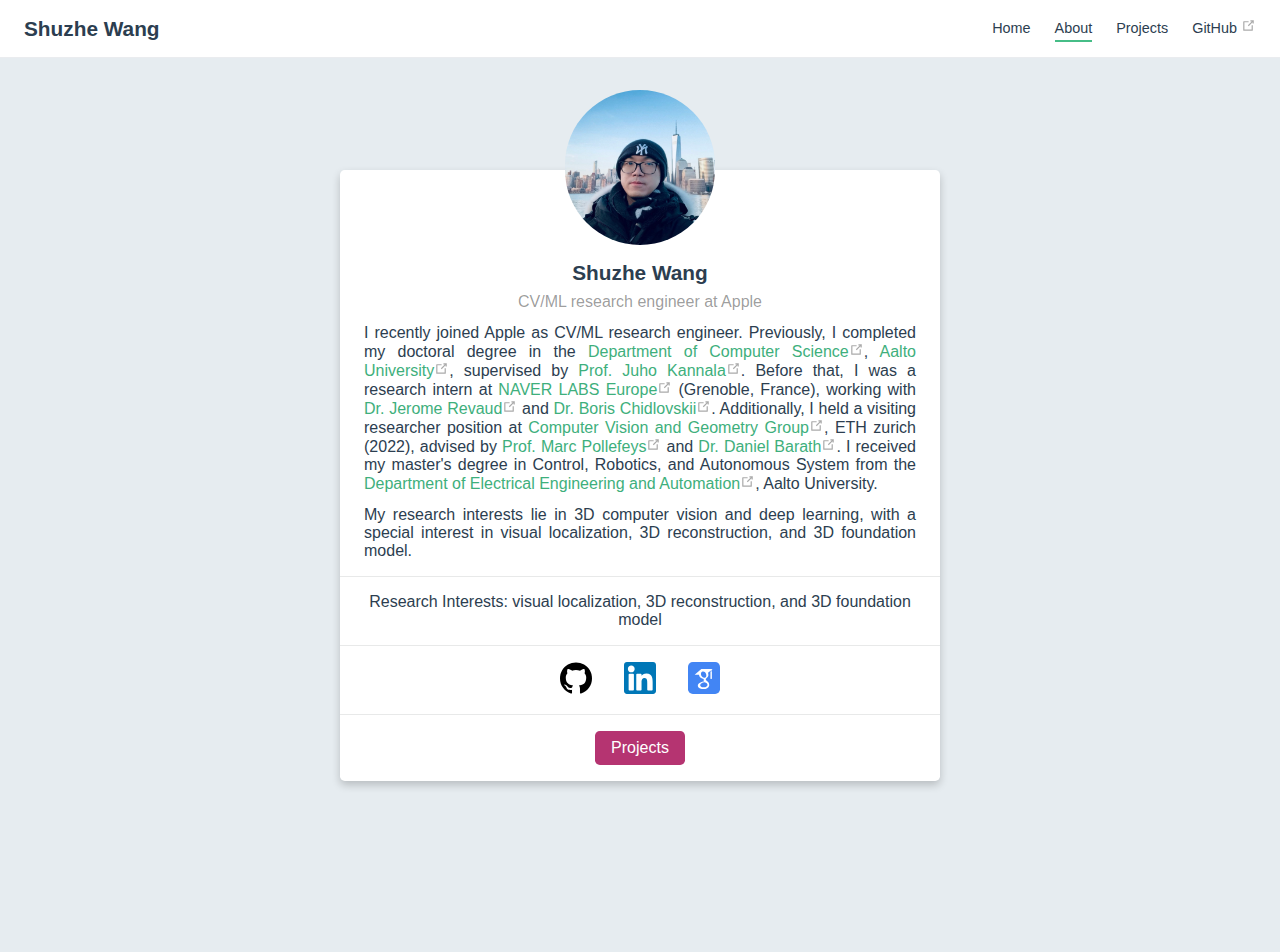
==== commit 37ca0b49: "update" ====
--- a/about/index.html
+++ b/about/index.html
@@ -7,7 +7,7 @@
     <meta name="description" content="The biography and information about me.">
     <link rel="icon" href="/logo.png">
     
-    <link rel="preload" href="/assets/css/0.styles.5bff1129.css" as="style"><link rel="preload" href="/assets/js/app.9d169e62.js" as="script"><link rel="preload" href="/assets/js/7.590c5507.js" as="script"><link rel="preload" href="/assets/js/2.38c7697e.js" as="script"><link rel="prefetch" href="/assets/js/10.ed4c6b3a.js"><link rel="prefetch" href="/assets/js/11.ed17755b.js"><link rel="prefetch" href="/assets/js/12.01827b90.js"><link rel="prefetch" href="/assets/js/13.5b6dbf0b.js"><link rel="prefetch" href="/assets/js/14.80689126.js"><link rel="prefetch" href="/assets/js/3.0ae01907.js"><link rel="prefetch" href="/assets/js/4.90634f4b.js"><link rel="prefetch" href="/assets/js/5.b070aab3.js"><link rel="prefetch" href="/assets/js/6.2bf28e99.js"><link rel="prefetch" href="/assets/js/8.38ded90f.js"><link rel="prefetch" href="/assets/js/9.636cb5f6.js">
+    <link rel="preload" href="/assets/css/0.styles.5bff1129.css" as="style"><link rel="preload" href="/assets/js/app.c52ee29c.js" as="script"><link rel="preload" href="/assets/js/7.b7fba462.js" as="script"><link rel="preload" href="/assets/js/2.38c7697e.js" as="script"><link rel="prefetch" href="/assets/js/10.ed4c6b3a.js"><link rel="prefetch" href="/assets/js/11.ed17755b.js"><link rel="prefetch" href="/assets/js/12.01827b90.js"><link rel="prefetch" href="/assets/js/13.5b6dbf0b.js"><link rel="prefetch" href="/assets/js/14.80689126.js"><link rel="prefetch" href="/assets/js/3.0ae01907.js"><link rel="prefetch" href="/assets/js/4.90634f4b.js"><link rel="prefetch" href="/assets/js/5.b070aab3.js"><link rel="prefetch" href="/assets/js/6.3d344552.js"><link rel="prefetch" href="/assets/js/8.38ded90f.js"><link rel="prefetch" href="/assets/js/9.636cb5f6.js">
     <link rel="stylesheet" href="/assets/css/0.styles.5bff1129.css">
   </head>
   <body>
@@ -18,12 +18,12 @@
   <svg xmlns="http://www.w3.org/2000/svg" aria-hidden="true" x="0px" y="0px" viewBox="0 0 100 100" width="15" height="15" class="icon outbound"><path fill="currentColor" d="M18.8,85.1h56l0,0c2.2,0,4-1.8,4-4v-32h-8v28h-48v-48h28v-8h-32l0,0c-2.2,0-4,1.8-4,4v56C14.8,83.3,16.6,85.1,18.8,85.1z"></path> <polygon fill="currentColor" points="45.7,48.7 51.3,54.3 77.2,28.5 77.2,37.2 85.2,37.2 85.2,14.9 62.8,14.9 62.8,22.9 71.5,22.9"></polygon></svg></a></div> <!----></nav>  <!----> </div> <div class="page"> <div class="content"><div class="about-card"><div class="avatar"><img src="/profile.jpg" alt></div> <div class="card"><div class="bio"><div class="head"><span>
           Shuzhe Wang
         </span></div> <div class="info"><span>
-          Researcher at Computer Vision Group, Aalto University
-        </span></div> <div class="description"><p>I recently completed my doctoral degree in the <a href="https://www.aalto.fi/en/department-of-computer-science" target="_blank" rel="noopener noreferrer">Department of Computer Science<svg xmlns="http://www.w3.org/2000/svg" aria-hidden="true" x="0px" y="0px" viewBox="0 0 100 100" width="15" height="15" class="icon outbound"><path fill="currentColor" d="M18.8,85.1h56l0,0c2.2,0,4-1.8,4-4v-32h-8v28h-48v-48h28v-8h-32l0,0c-2.2,0-4,1.8-4,4v56C14.8,83.3,16.6,85.1,18.8,85.1z"></path> <polygon fill="currentColor" points="45.7,48.7 51.3,54.3 77.2,28.5 77.2,37.2 85.2,37.2 85.2,14.9 62.8,14.9 62.8,22.9 71.5,22.9"></polygon></svg></a>,  <a href="http://www.aalto.fi/en/" target="_blank" rel="noopener noreferrer">Aalto University<svg xmlns="http://www.w3.org/2000/svg" aria-hidden="true" x="0px" y="0px" viewBox="0 0 100 100" width="15" height="15" class="icon outbound"><path fill="currentColor" d="M18.8,85.1h56l0,0c2.2,0,4-1.8,4-4v-32h-8v28h-48v-48h28v-8h-32l0,0c-2.2,0-4,1.8-4,4v56C14.8,83.3,16.6,85.1,18.8,85.1z"></path> <polygon fill="currentColor" points="45.7,48.7 51.3,54.3 77.2,28.5 77.2,37.2 85.2,37.2 85.2,14.9 62.8,14.9 62.8,22.9 71.5,22.9"></polygon></svg></a>, supervised by <a href="https://users.aalto.fi/~kannalj1/" target="_blank" rel="noopener noreferrer">Prof. Juho Kannala<svg xmlns="http://www.w3.org/2000/svg" aria-hidden="true" x="0px" y="0px" viewBox="0 0 100 100" width="15" height="15" class="icon outbound"><path fill="currentColor" d="M18.8,85.1h56l0,0c2.2,0,4-1.8,4-4v-32h-8v28h-48v-48h28v-8h-32l0,0c-2.2,0-4,1.8-4,4v56C14.8,83.3,16.6,85.1,18.8,85.1z"></path> <polygon fill="currentColor" points="45.7,48.7 51.3,54.3 77.2,28.5 77.2,37.2 85.2,37.2 85.2,14.9 62.8,14.9 62.8,22.9 71.5,22.9"></polygon></svg></a>. Previously, I was a research intern at <a href="https://europe.naverlabs.com/" target="_blank" rel="noopener noreferrer">NAVER LABS Europe<svg xmlns="http://www.w3.org/2000/svg" aria-hidden="true" x="0px" y="0px" viewBox="0 0 100 100" width="15" height="15" class="icon outbound"><path fill="currentColor" d="M18.8,85.1h56l0,0c2.2,0,4-1.8,4-4v-32h-8v28h-48v-48h28v-8h-32l0,0c-2.2,0-4,1.8-4,4v56C14.8,83.3,16.6,85.1,18.8,85.1z"></path> <polygon fill="currentColor" points="45.7,48.7 51.3,54.3 77.2,28.5 77.2,37.2 85.2,37.2 85.2,14.9 62.8,14.9 62.8,22.9 71.5,22.9"></polygon></svg></a> (Grenoble, France), working with <a href="https://scholar.google.com/citations?user=asmBzogAAAAJ&amp;hl=zh-CN" target="_blank" rel="noopener noreferrer">Dr. Jerome Revaud<svg xmlns="http://www.w3.org/2000/svg" aria-hidden="true" x="0px" y="0px" viewBox="0 0 100 100" width="15" height="15" class="icon outbound"><path fill="currentColor" d="M18.8,85.1h56l0,0c2.2,0,4-1.8,4-4v-32h-8v28h-48v-48h28v-8h-32l0,0c-2.2,0-4,1.8-4,4v56C14.8,83.3,16.6,85.1,18.8,85.1z"></path> <polygon fill="currentColor" points="45.7,48.7 51.3,54.3 77.2,28.5 77.2,37.2 85.2,37.2 85.2,14.9 62.8,14.9 62.8,22.9 71.5,22.9"></polygon></svg></a> and <a href="https://scholar.google.com/citations?user=V7EJdOcAAAAJ&amp;hl=en" target="_blank" rel="noopener noreferrer">Dr. Boris Chidlovskii<svg xmlns="http://www.w3.org/2000/svg" aria-hidden="true" x="0px" y="0px" viewBox="0 0 100 100" width="15" height="15" class="icon outbound"><path fill="currentColor" d="M18.8,85.1h56l0,0c2.2,0,4-1.8,4-4v-32h-8v28h-48v-48h28v-8h-32l0,0c-2.2,0-4,1.8-4,4v56C14.8,83.3,16.6,85.1,18.8,85.1z"></path> <polygon fill="currentColor" points="45.7,48.7 51.3,54.3 77.2,28.5 77.2,37.2 85.2,37.2 85.2,14.9 62.8,14.9 62.8,22.9 71.5,22.9"></polygon></svg></a>. Before this, I held a visiting researcher position at <a href="http://www.cvg.ethz.ch" target="_blank" rel="noopener noreferrer">Computer Vision and Geometry Group<svg xmlns="http://www.w3.org/2000/svg" aria-hidden="true" x="0px" y="0px" viewBox="0 0 100 100" width="15" height="15" class="icon outbound"><path fill="currentColor" d="M18.8,85.1h56l0,0c2.2,0,4-1.8,4-4v-32h-8v28h-48v-48h28v-8h-32l0,0c-2.2,0-4,1.8-4,4v56C14.8,83.3,16.6,85.1,18.8,85.1z"></path> <polygon fill="currentColor" points="45.7,48.7 51.3,54.3 77.2,28.5 77.2,37.2 85.2,37.2 85.2,14.9 62.8,14.9 62.8,22.9 71.5,22.9"></polygon></svg></a>, ETH zurich (2022), advised by <a href="https://scholar.google.com/citations?user=YYH0BjEAAAAJ&amp;hl=en" target="_blank" rel="noopener noreferrer">Prof. Marc Pollefeys<svg xmlns="http://www.w3.org/2000/svg" aria-hidden="true" x="0px" y="0px" viewBox="0 0 100 100" width="15" height="15" class="icon outbound"><path fill="currentColor" d="M18.8,85.1h56l0,0c2.2,0,4-1.8,4-4v-32h-8v28h-48v-48h28v-8h-32l0,0c-2.2,0-4,1.8-4,4v56C14.8,83.3,16.6,85.1,18.8,85.1z"></path> <polygon fill="currentColor" points="45.7,48.7 51.3,54.3 77.2,28.5 77.2,37.2 85.2,37.2 85.2,14.9 62.8,14.9 62.8,22.9 71.5,22.9"></polygon></svg></a> and <a href="https://people.inf.ethz.ch/dbarath/" target="_blank" rel="noopener noreferrer">Dr. Daniel Barath<svg xmlns="http://www.w3.org/2000/svg" aria-hidden="true" x="0px" y="0px" viewBox="0 0 100 100" width="15" height="15" class="icon outbound"><path fill="currentColor" d="M18.8,85.1h56l0,0c2.2,0,4-1.8,4-4v-32h-8v28h-48v-48h28v-8h-32l0,0c-2.2,0-4,1.8-4,4v56C14.8,83.3,16.6,85.1,18.8,85.1z"></path> <polygon fill="currentColor" points="45.7,48.7 51.3,54.3 77.2,28.5 77.2,37.2 85.2,37.2 85.2,14.9 62.8,14.9 62.8,22.9 71.5,22.9"></polygon></svg></a>. I received my master's degree in Control, Robotics, and Autonomous System from the <a href="https://www.aalto.fi/en/department-of-electrical-engineering-and-automation" target="_blank" rel="noopener noreferrer">Department of Electrical Engineering and Automation<svg xmlns="http://www.w3.org/2000/svg" aria-hidden="true" x="0px" y="0px" viewBox="0 0 100 100" width="15" height="15" class="icon outbound"><path fill="currentColor" d="M18.8,85.1h56l0,0c2.2,0,4-1.8,4-4v-32h-8v28h-48v-48h28v-8h-32l0,0c-2.2,0-4,1.8-4,4v56C14.8,83.3,16.6,85.1,18.8,85.1z"></path> <polygon fill="currentColor" points="45.7,48.7 51.3,54.3 77.2,28.5 77.2,37.2 85.2,37.2 85.2,14.9 62.8,14.9 62.8,22.9 71.5,22.9"></polygon></svg></a>, Aalto University.</p> <p>My research interests lie in 3D computer vision and deep learning, with a special interest in visual localization, image matching, 3D reconstruction, and 3D foundation model.</p></div></div> <div class="interests"><span>
-        Research Interests: visual localization, image matching, 3D reconstruction, and 3D foundation model
+          CV/ML research engineer at Apple
+        </span></div> <div class="description"><p>I recently joined Apple as CV/ML research engineer. Previously, I completed my doctoral degree in the <a href="https://www.aalto.fi/en/department-of-computer-science" target="_blank" rel="noopener noreferrer">Department of Computer Science<svg xmlns="http://www.w3.org/2000/svg" aria-hidden="true" x="0px" y="0px" viewBox="0 0 100 100" width="15" height="15" class="icon outbound"><path fill="currentColor" d="M18.8,85.1h56l0,0c2.2,0,4-1.8,4-4v-32h-8v28h-48v-48h28v-8h-32l0,0c-2.2,0-4,1.8-4,4v56C14.8,83.3,16.6,85.1,18.8,85.1z"></path> <polygon fill="currentColor" points="45.7,48.7 51.3,54.3 77.2,28.5 77.2,37.2 85.2,37.2 85.2,14.9 62.8,14.9 62.8,22.9 71.5,22.9"></polygon></svg></a>,  <a href="http://www.aalto.fi/en/" target="_blank" rel="noopener noreferrer">Aalto University<svg xmlns="http://www.w3.org/2000/svg" aria-hidden="true" x="0px" y="0px" viewBox="0 0 100 100" width="15" height="15" class="icon outbound"><path fill="currentColor" d="M18.8,85.1h56l0,0c2.2,0,4-1.8,4-4v-32h-8v28h-48v-48h28v-8h-32l0,0c-2.2,0-4,1.8-4,4v56C14.8,83.3,16.6,85.1,18.8,85.1z"></path> <polygon fill="currentColor" points="45.7,48.7 51.3,54.3 77.2,28.5 77.2,37.2 85.2,37.2 85.2,14.9 62.8,14.9 62.8,22.9 71.5,22.9"></polygon></svg></a>, supervised by <a href="https://users.aalto.fi/~kannalj1/" target="_blank" rel="noopener noreferrer">Prof. Juho Kannala<svg xmlns="http://www.w3.org/2000/svg" aria-hidden="true" x="0px" y="0px" viewBox="0 0 100 100" width="15" height="15" class="icon outbound"><path fill="currentColor" d="M18.8,85.1h56l0,0c2.2,0,4-1.8,4-4v-32h-8v28h-48v-48h28v-8h-32l0,0c-2.2,0-4,1.8-4,4v56C14.8,83.3,16.6,85.1,18.8,85.1z"></path> <polygon fill="currentColor" points="45.7,48.7 51.3,54.3 77.2,28.5 77.2,37.2 85.2,37.2 85.2,14.9 62.8,14.9 62.8,22.9 71.5,22.9"></polygon></svg></a>. Before that, I was a research intern at <a href="https://europe.naverlabs.com/" target="_blank" rel="noopener noreferrer">NAVER LABS Europe<svg xmlns="http://www.w3.org/2000/svg" aria-hidden="true" x="0px" y="0px" viewBox="0 0 100 100" width="15" height="15" class="icon outbound"><path fill="currentColor" d="M18.8,85.1h56l0,0c2.2,0,4-1.8,4-4v-32h-8v28h-48v-48h28v-8h-32l0,0c-2.2,0-4,1.8-4,4v56C14.8,83.3,16.6,85.1,18.8,85.1z"></path> <polygon fill="currentColor" points="45.7,48.7 51.3,54.3 77.2,28.5 77.2,37.2 85.2,37.2 85.2,14.9 62.8,14.9 62.8,22.9 71.5,22.9"></polygon></svg></a> (Grenoble, France), working with <a href="https://scholar.google.com/citations?user=asmBzogAAAAJ&amp;hl=zh-CN" target="_blank" rel="noopener noreferrer">Dr. Jerome Revaud<svg xmlns="http://www.w3.org/2000/svg" aria-hidden="true" x="0px" y="0px" viewBox="0 0 100 100" width="15" height="15" class="icon outbound"><path fill="currentColor" d="M18.8,85.1h56l0,0c2.2,0,4-1.8,4-4v-32h-8v28h-48v-48h28v-8h-32l0,0c-2.2,0-4,1.8-4,4v56C14.8,83.3,16.6,85.1,18.8,85.1z"></path> <polygon fill="currentColor" points="45.7,48.7 51.3,54.3 77.2,28.5 77.2,37.2 85.2,37.2 85.2,14.9 62.8,14.9 62.8,22.9 71.5,22.9"></polygon></svg></a> and <a href="https://scholar.google.com/citations?user=V7EJdOcAAAAJ&amp;hl=en" target="_blank" rel="noopener noreferrer">Dr. Boris Chidlovskii<svg xmlns="http://www.w3.org/2000/svg" aria-hidden="true" x="0px" y="0px" viewBox="0 0 100 100" width="15" height="15" class="icon outbound"><path fill="currentColor" d="M18.8,85.1h56l0,0c2.2,0,4-1.8,4-4v-32h-8v28h-48v-48h28v-8h-32l0,0c-2.2,0-4,1.8-4,4v56C14.8,83.3,16.6,85.1,18.8,85.1z"></path> <polygon fill="currentColor" points="45.7,48.7 51.3,54.3 77.2,28.5 77.2,37.2 85.2,37.2 85.2,14.9 62.8,14.9 62.8,22.9 71.5,22.9"></polygon></svg></a>. Additionally, I held a visiting researcher position at <a href="http://www.cvg.ethz.ch" target="_blank" rel="noopener noreferrer">Computer Vision and Geometry Group<svg xmlns="http://www.w3.org/2000/svg" aria-hidden="true" x="0px" y="0px" viewBox="0 0 100 100" width="15" height="15" class="icon outbound"><path fill="currentColor" d="M18.8,85.1h56l0,0c2.2,0,4-1.8,4-4v-32h-8v28h-48v-48h28v-8h-32l0,0c-2.2,0-4,1.8-4,4v56C14.8,83.3,16.6,85.1,18.8,85.1z"></path> <polygon fill="currentColor" points="45.7,48.7 51.3,54.3 77.2,28.5 77.2,37.2 85.2,37.2 85.2,14.9 62.8,14.9 62.8,22.9 71.5,22.9"></polygon></svg></a>, ETH zurich (2022), advised by <a href="https://scholar.google.com/citations?user=YYH0BjEAAAAJ&amp;hl=en" target="_blank" rel="noopener noreferrer">Prof. Marc Pollefeys<svg xmlns="http://www.w3.org/2000/svg" aria-hidden="true" x="0px" y="0px" viewBox="0 0 100 100" width="15" height="15" class="icon outbound"><path fill="currentColor" d="M18.8,85.1h56l0,0c2.2,0,4-1.8,4-4v-32h-8v28h-48v-48h28v-8h-32l0,0c-2.2,0-4,1.8-4,4v56C14.8,83.3,16.6,85.1,18.8,85.1z"></path> <polygon fill="currentColor" points="45.7,48.7 51.3,54.3 77.2,28.5 77.2,37.2 85.2,37.2 85.2,14.9 62.8,14.9 62.8,22.9 71.5,22.9"></polygon></svg></a> and <a href="https://people.inf.ethz.ch/dbarath/" target="_blank" rel="noopener noreferrer">Dr. Daniel Barath<svg xmlns="http://www.w3.org/2000/svg" aria-hidden="true" x="0px" y="0px" viewBox="0 0 100 100" width="15" height="15" class="icon outbound"><path fill="currentColor" d="M18.8,85.1h56l0,0c2.2,0,4-1.8,4-4v-32h-8v28h-48v-48h28v-8h-32l0,0c-2.2,0-4,1.8-4,4v56C14.8,83.3,16.6,85.1,18.8,85.1z"></path> <polygon fill="currentColor" points="45.7,48.7 51.3,54.3 77.2,28.5 77.2,37.2 85.2,37.2 85.2,14.9 62.8,14.9 62.8,22.9 71.5,22.9"></polygon></svg></a>. I received my master's degree in Control, Robotics, and Autonomous System from the <a href="https://www.aalto.fi/en/department-of-electrical-engineering-and-automation" target="_blank" rel="noopener noreferrer">Department of Electrical Engineering and Automation<svg xmlns="http://www.w3.org/2000/svg" aria-hidden="true" x="0px" y="0px" viewBox="0 0 100 100" width="15" height="15" class="icon outbound"><path fill="currentColor" d="M18.8,85.1h56l0,0c2.2,0,4-1.8,4-4v-32h-8v28h-48v-48h28v-8h-32l0,0c-2.2,0-4,1.8-4,4v56C14.8,83.3,16.6,85.1,18.8,85.1z"></path> <polygon fill="currentColor" points="45.7,48.7 51.3,54.3 77.2,28.5 77.2,37.2 85.2,37.2 85.2,14.9 62.8,14.9 62.8,22.9 71.5,22.9"></polygon></svg></a>, Aalto University.</p> <p>My research interests lie in 3D computer vision and deep learning, with a special interest in visual localization, 3D reconstruction, and 3D foundation model.</p></div></div> <div class="interests"><span>
+        Research Interests: visual localization, 3D reconstruction, and 3D foundation model
       </span></div> <div class="socials"><div><a href="https://github.com/ffrivera0" target="_blank"><img src="/icons/github.svg" alt="github" title="github"></a></div><div><a href="https://www.linkedin.com/in/shuzhe-w-371a67177/" target="_blank"><img src="/icons/linkedin.svg" alt="linkedin" title="linkedin"></a></div><div><a href="https://scholar.google.com/citations?user=Kzq9fl4AAAAJ&amp;hl=en&amp;oi=ao" target="_blank"><img src="/icons/google_scholar.svg" alt="google_scholar" title="google_scholar"></a></div></div> <div class="actions"><div><a href="/projects/" target="" class="button">
           Projects
         </a></div></div></div></div></div> <div class="page-edit"><!----> <!----></div> <!----> </div> <!----></div></div>
-    <script src="/assets/js/app.9d169e62.js" defer></script><script src="/assets/js/7.590c5507.js" defer></script><script src="/assets/js/2.38c7697e.js" defer></script>
+    <script src="/assets/js/app.c52ee29c.js" defer></script><script src="/assets/js/7.b7fba462.js" defer></script><script src="/assets/js/2.38c7697e.js" defer></script>
   </body>
 </html>
